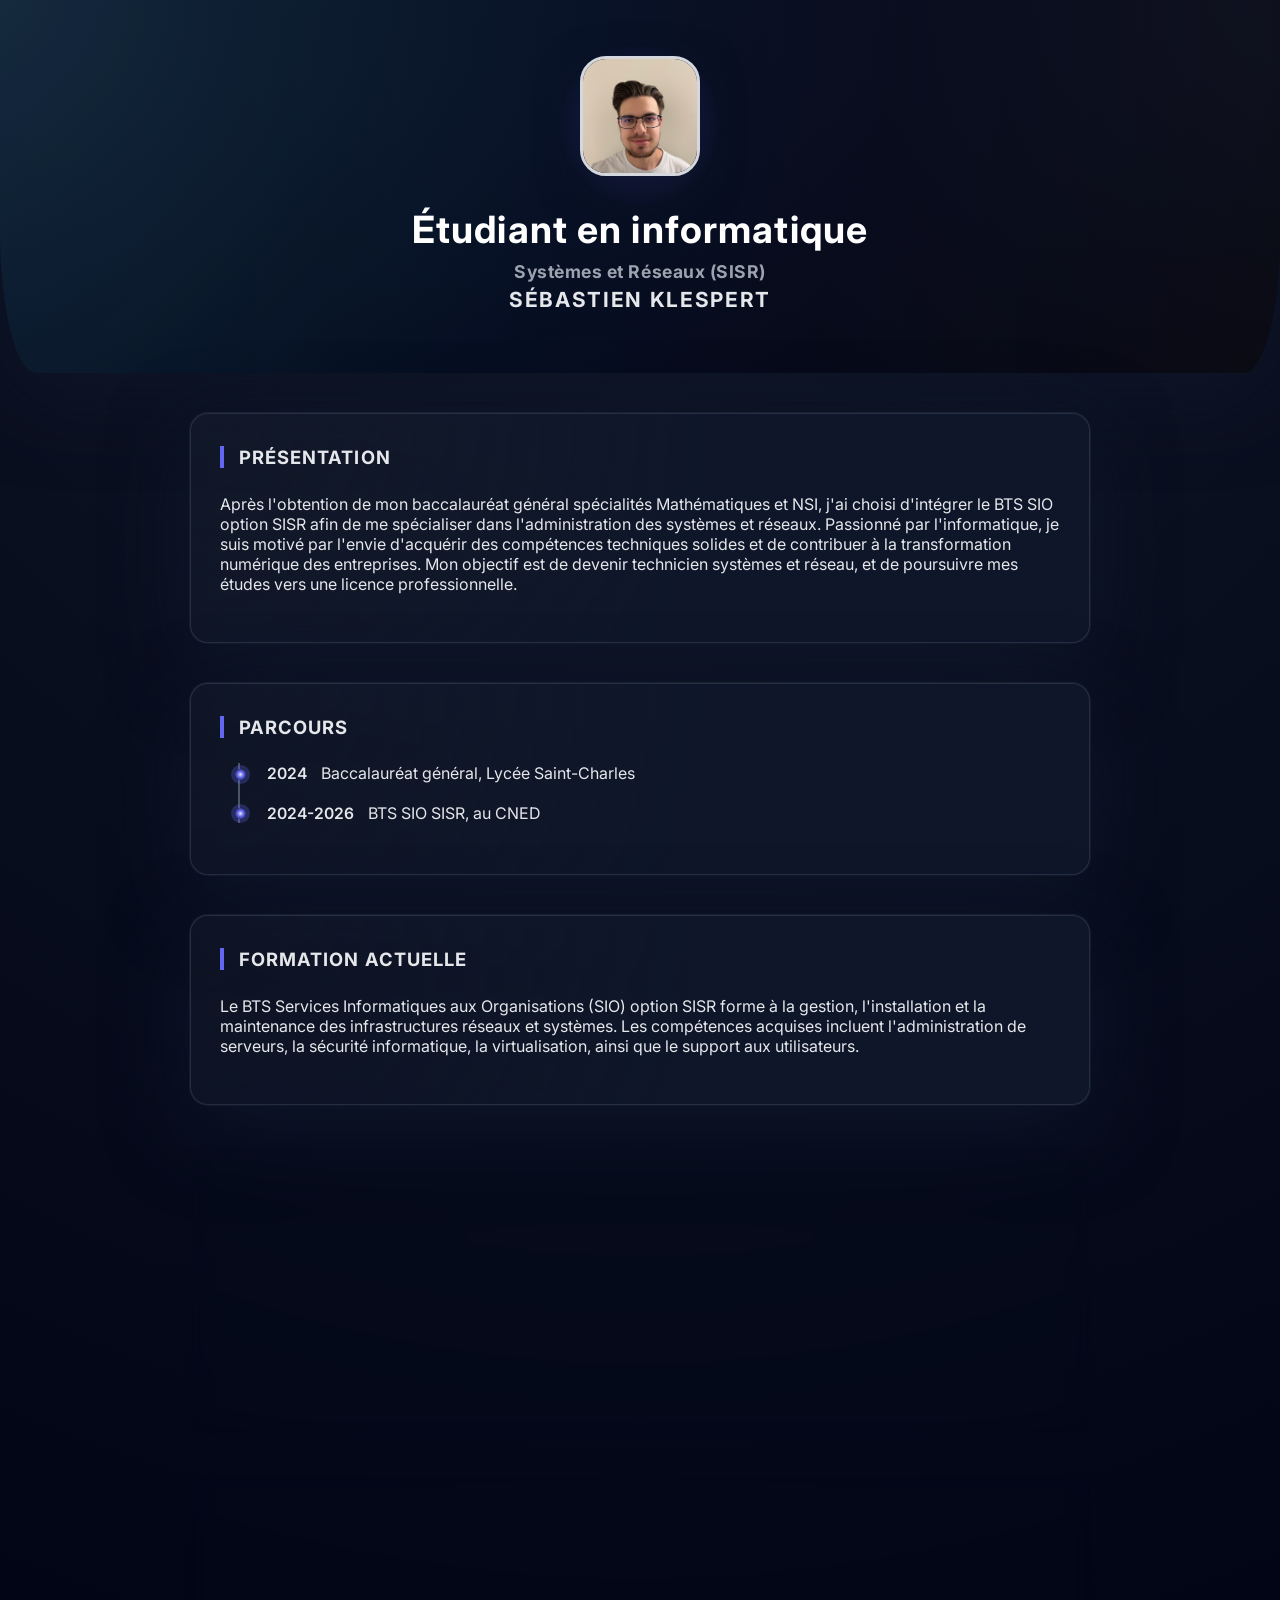
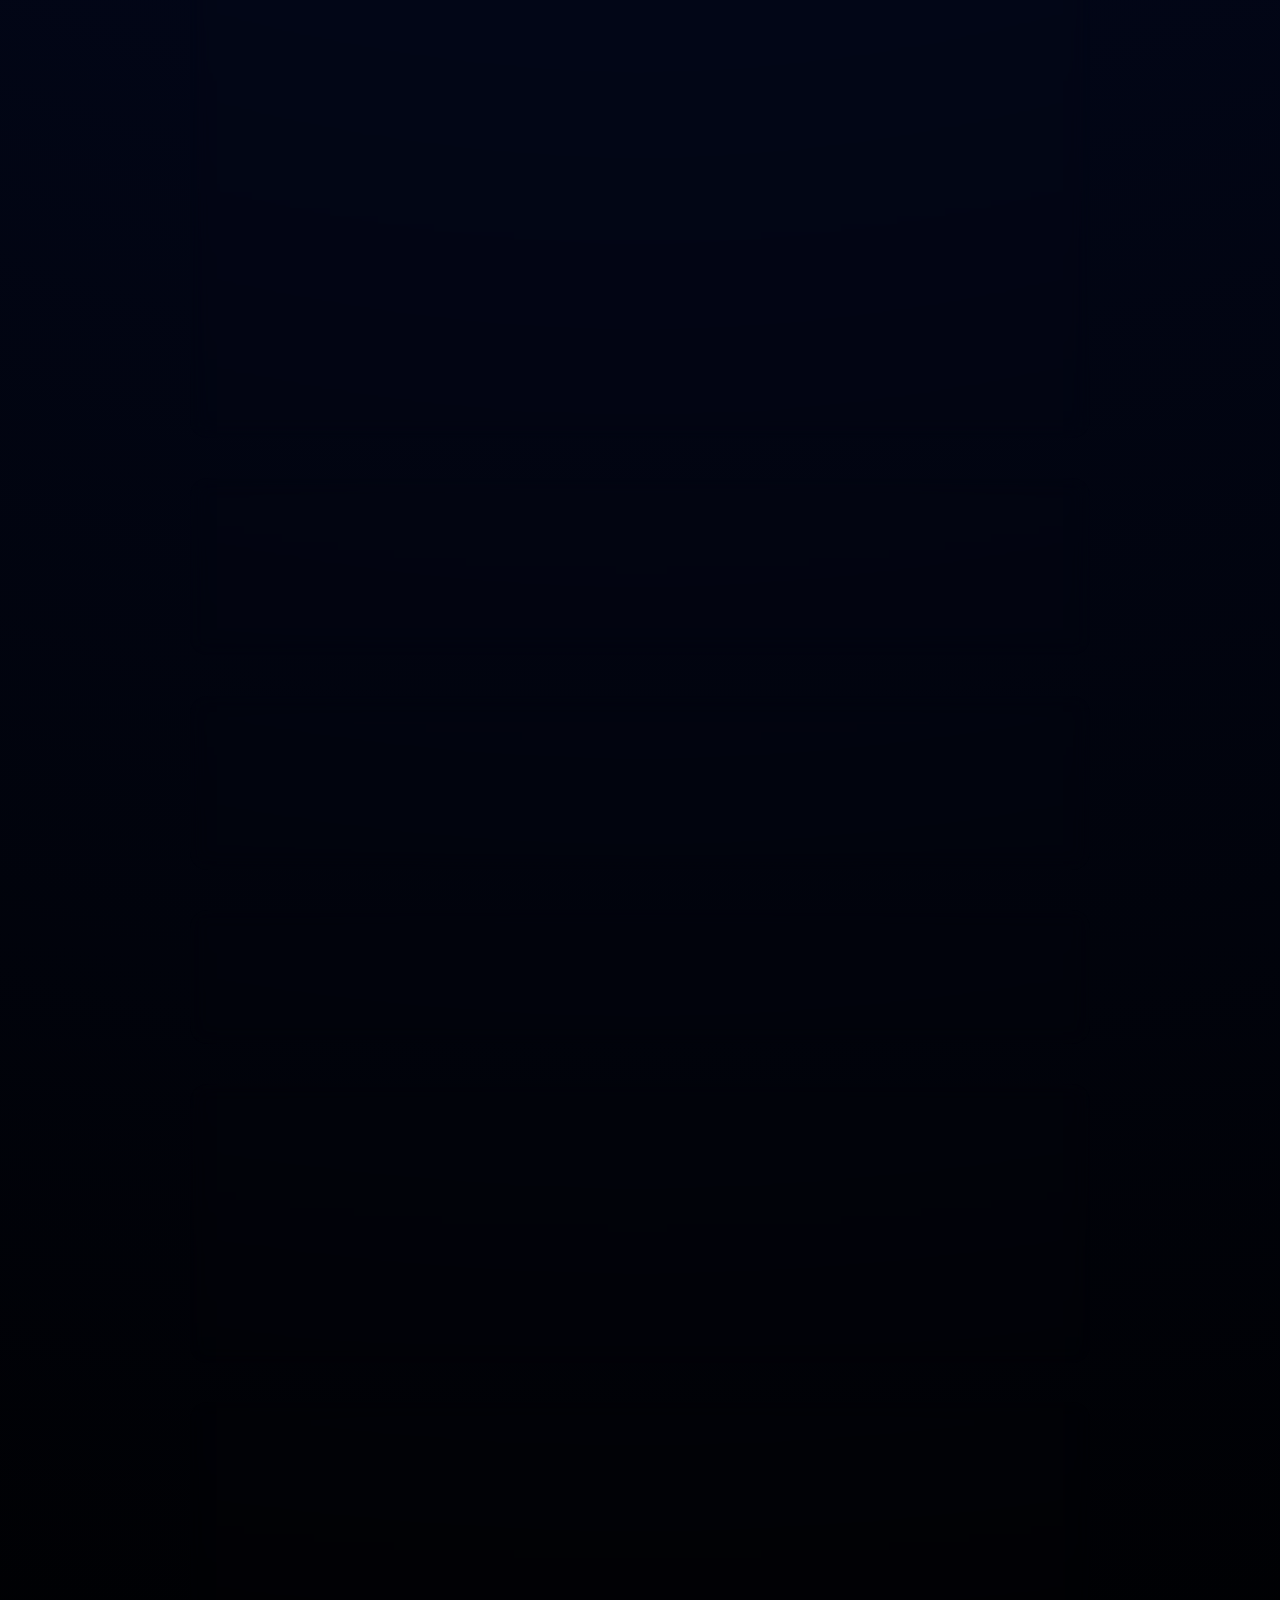
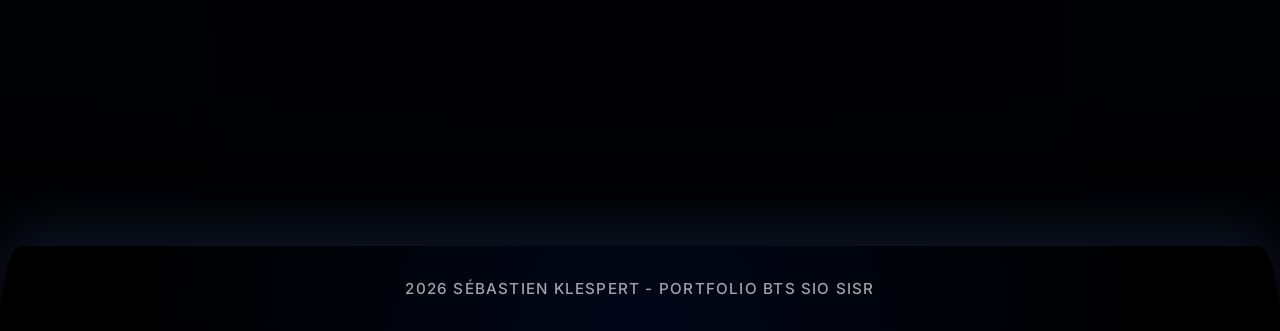
==== index.html @ e8b97b64 "Update index.html" ====
<!DOCTYPE html>
<html lang="fr">
<head>
    <meta charset="UTF-8">
    <meta name="viewport" content="width=device-width, initial-scale=1.0">
    <title>Portfolio - Étudiant SISR</title>
    <link rel="stylesheet" href="style.css">
</head>
<body>
    <!-- Entête -->
    <header>
        <img src="assets/photo.jpg" alt="Photo de profil" class="photo-profil">
        <h1>Étudiant en informatique</h1>
        <h2>Systèmes et Réseaux (SISR)</h2>
        <p class="nom">Sébastien KLESPERT</p>
    </header>

    <!-- Présentation personnelle -->
    <section>
        <h3>Présentation</h3>
        <p>
            Après l'obtention de mon baccalauréat général spécialités Mathématiques et NSI, j'ai choisi d'intégrer le BTS SIO option SISR afin de me spécialiser dans l'administration des systèmes et réseaux. Passionné par l'informatique, je suis motivé par l'envie d'acquérir des compétences techniques solides et de contribuer à la transformation numérique des entreprises. Mon objectif est de devenir technicien systèmes et réseau, et de poursuivre mes études vers une licence professionnelle.
        </p>
    </section>

    <!-- Historique du parcours -->
    <section>
        <h3>Parcours</h3>
        <div class="timeline">
            <div class="timeline-item">
                <span class="timeline-date">2024</span>
                <span>Baccalauréat général, Lycée Saint-Charles</span>
            </div>
            <div class="timeline-item">
                <span class="timeline-date">2024-2026</span>
                <span>BTS SIO SISR, au CNED</span>
            </div>
            <!-- Ajoute ici tes expériences pro si besoin -->
        </div>
    </section>

    <!-- Formation actuelle -->
    <section>
        <h3>Formation actuelle</h3>
        <p>
            Le BTS Services Informatiques aux Organisations (SIO) option SISR forme à la gestion, l'installation et la maintenance des infrastructures réseaux et systèmes. Les compétences acquises incluent l'administration de serveurs, la sécurité informatique, la virtualisation, ainsi que le support aux utilisateurs.
        </p>
    </section>

    <!-- Métiers recherchés -->
    <section>
        <h3>Métiers recherchés</h3>
        <ul>
            <li>Technicien systèmes et réseaux</li>
            <li>Administrateur systèmes</li>
            <li>Technicien support informatique</li>
        </ul>
        <p>
            Je m'intéresse particulièrement au métier <strong>de technicien systèmes et réseau</strong>, car il combine gestion technique et résolution de problèmes complexes. <br>
            <a href="https://drive.google.com/file/d/1WDDbqxFNLMNxs05x6AWESnA1yeuXv3iz/view?usp=sharing" target="_blank">Voir la carte heuristique</a>
        </p>
    </section>

    <!-- Compétences -->
<section>
    <h3>Compétences acquises</h3>
    <ul>
        <li><strong>Gestion de parc :</strong> OCS Inventory, GLPI</li>
        <li><strong>Support aux utilisateurs :</strong> gestion des tickets d’incident (GLPI)</li>
        <li><strong>Réseau :</strong> configuration de switchs/commutateurs et de routeurs Cisco en ligne de commande (CLI)</li>

        <li><strong>Système et réseau :</strong>
            <ul>
                <li>Installation et configuration de base d’OS : Windows, Debian, Ubuntu</li>
                <li>Gestion des comptes et groupes utilisateurs locaux : Windows 11, Debian, Ubuntu Desktop</li>
                <li>Gestion des comptes, groupes et GPO dans un domaine Active Directory</li>
                <li>Gestion des services d’impression et de sauvegarde : Microsoft Windows Server</li>
                <li>Installation du service Web : Apache 2 (Debian)</li>
                <li>Installation de bases de données : MariaDB (Debian)</li>
            </ul>
        </li>

        <li><strong>Outils et management d'infrastructure :</strong>
            <ul>
                <li>Intégration, configuration et management de pare-feu via FortiOS, FortiManager et FortiAnalyzer</li>
                <li>Maîtrise du logiciel HPE Intelligent Management Center pour la gestion de switchs Aruba</li>
                <li>Maîtrise du logiciel Remote Desktop Manager pour la gestion de tout type d'équipements réseau (switchs, routeurs, pare-feu)</li>
            </ul>
        </li>
    </ul>
</section>

    <!-- Projets (vignettes) -->
    <section>
        <h3>Projets</h3>
        <div class="vignettes">
            <a href="#" class="vignette">
                <div>Stage de 1ère année</div>
            </a>
            <a href="atelier1-2.html" class="vignette">
                <div>Atelier 1-2</div>
            </a>
        </div>
    </section>

    <!-- CV -->
    <section>
        <h3>CV</h3>
        <a href="assets/cv.pdf" target="_blank" class="btn">Télécharger mon CV (PDF)</a>
    </section>
    <section>
        <h3>Épreuve 5</h3>
        <a href="e5-synthese.html" class="vignette">Épreuve E5 - Synthèse</a>
    </section>
    <!-- Veille informationnelle -->
    <section>
        <h3>Veille informationnelle</h3>
        <p>
            Pour rester informé des évolutions du secteur, j'utilise des outils de veille comme Feedly et Google Alerts. Je surveille les thèmes suivants :
        </p>
        <ul>
            <li>
                <strong>Sécurité des réseaux</strong> : Suivi des actualités sur les failles, les attaques et les bonnes pratiques pour sécuriser les infrastructures. Ce sujet est essentiel pour garantir la protection des données.
            </li>
            <li>
                <strong>Virtualisation</strong> : Analyse des nouveautés sur les solutions de virtualisation (VMware, Hyper-V, Proxmox) afin d’optimiser la gestion des serveurs et des ressources.
            </li>
        </ul>
    </section>

    <!-- Contact -->
    <section>
        <h3>Contact</h3>
        <form action="sebastien.klespert@gmail.com" method="POST" enctype="text/plain">
            <input type="text" name="name" placeholder="Votre nom" required>
            <input type="email" name="email" placeholder="Votre email" required>
            <textarea name="message" placeholder="Votre message" required></textarea>
            <button type="submit">Envoyer</button>
        </form>
    </section>

    <footer>
        <p>2026 Sébastien KLESPERT - Portfolio BTS SIO SISR</p>
    </footer>
</body>
</html>
---- style.css ----
@import url('https://fonts.googleapis.com/css2?family=Inter:wght@400;600;700&display=swap');

:root {
    --bg: #050816;
    --bg-soft: #0f172a;
    --card: #0b1220;
    --accent: #6366f1;
    --accent-soft: rgba(99,102,241,0.16);
    --accent-strong: rgba(99,102,241,0.45);
    --text-main: #e5e7eb;
    --text-muted: #9ca3af;
    --border-subtle: #1f2937;
}

* {
    box-sizing: border-box;
}

body {
    font-family: 'Inter', Arial, sans-serif;
    margin: 0;
    padding: 0;
    background: radial-gradient(circle at top, #111827 0, #020617 45%, #000 100%);
    color: var(--text-main);
    min-height: 100vh;
}

/* HEADER HERO */

header {
    background: radial-gradient(circle at top left, #111827 0, #020617 45%, #000 100%);
    color: #fff;
    text-align: center;
    padding: 3.5rem 1rem 2.5rem 1rem;
    border-bottom-left-radius: 36px 11vw;
    border-bottom-right-radius: 36px 11vw;
    box-shadow: 0 24px 80px rgba(15,23,42,0.65);
    position: relative;
    overflow: hidden;
}

/* légère texture “glow” dans le header */
header::before {
    content: "";
    position: absolute;
    inset: -40%;
    background:
        radial-gradient(circle at 10% 0, rgba(56,189,248,0.22) 0, transparent 55%),
        radial-gradient(circle at 80% 20%, rgba(129,140,248,0.18) 0, transparent 55%);
    opacity: 0.7;
    pointer-events: none;
}

/* gradient derrière la photo */
header::after {
    content: "";
    position: absolute;
    width: 180px;
    height: 180px;
    top: 2.2rem;
    left: 50%;
    transform: translateX(-50%);
    background: radial-gradient(circle, rgba(79,70,229,0.35) 0, transparent 65%);
    filter: blur(2px);
    z-index: 0;
}

.photo-profil {
    width: 120px;
    height: 120px;
    border-radius: 26px;
    border: 3px solid rgba(248,250,252,0.85);
    margin-bottom: 1.1rem;
    object-fit: cover;
    box-shadow: 0 14px 40px rgba(15,23,42,0.65);
    position: relative;
    z-index: 1;
}

/* petit badge “status” */
.photo-profil::after {
    content: "";
}

/* nom + sous-titre */

.nom {
    font-size: 1.3rem;
    margin-top: 0.3rem;
    font-weight: 700;
    letter-spacing: 0.08em;
    text-transform: uppercase;
    color: #e5e7eb;
    position: relative;
    z-index: 1;
}

h1, h2 {
    margin: 0.25em 0;
    font-weight: 700;
    letter-spacing: 0.03em;
    position: relative;
    z-index: 1;
}

h1 {
    font-size: 2.35rem;
}

h2 {
    font-size: 1.1rem;
    color: #9ca3af;
}

/* SECTION CARDS */

section {
    max-width: 900px;
    margin: 2.5rem auto;
    background: radial-gradient(circle at top left, rgba(148,163,184,0.05) 0, rgba(15,23,42,0.95) 55%);
    border-radius: 18px;
    padding: 2rem 1.8rem;
    box-shadow:
        0 24px 80px rgba(15,23,42,0.85),
        0 0 0 1px rgba(148,163,184,0.12);
    position: relative;
    z-index: 1;
    transition: transform 0.25s ease, box-shadow 0.25s ease, border 0.25s ease;
    border: 1px solid rgba(148,163,184,0.18);
    backdrop-filter: blur(10px);
}

section::before {
    content: "";
    position: absolute;
    inset: -1px;
    border-radius: inherit;
    padding: 1px;
    background: linear-gradient(135deg, rgba(129,140,248,0.4), rgba(56,189,248,0.1));
    opacity: 0;
    transition: opacity 0.25s ease;
    z-index: -1;
}

section:hover {
    transform: translateY(-4px);
    box-shadow:
        0 32px 100px rgba(15,23,42,0.95),
        0 0 0 1px rgba(129,140,248,0.3);
}

section:hover::before {
    opacity: 1;
}

h3 {
    color: #e5e7eb;
    margin-top: 0;
    font-size: 1.15rem;
    border-left: 4px solid var(--accent);
    padding-left: 0.8em;
    margin-bottom: 1.4em;
    letter-spacing: 0.06em;
    text-transform: uppercase;
}

/* TIMELINE */

.timeline {
    border-left: 2px solid rgba(148,163,184,0.45);
    margin-left: 18px;
    padding-left: 18px;
    position: relative;
}

.timeline-item {
    margin-bottom: 1.2rem;
    position: relative;
    padding-left: 0.6rem;
}

.timeline-item::before {
    content: "";
    position: absolute;
    left: -23px;
    top: 0.35rem;
    width: 11px;
    height: 11px;
    border-radius: 999px;
    background: radial-gradient(circle, #e5e7eb 0, var(--accent) 40%, #020617 100%);
    box-shadow: 0 0 0 4px rgba(99,102,241,0.28);
}

.timeline-date {
    font-weight: 600;
    color: #e5e7eb;
    margin-right: 10px;
    font-size: 0.98em;
}

.timeline-item p {
    margin: 0.25rem 0 0.15rem 0;
    color: var(--text-muted);
}

/* LISTES */

ul {
    padding-left: 1.1em;
    margin: 0.4rem 0 0 0;
}

ul li {
    margin-bottom: 0.4em;
    line-height: 1.5;
    color: var(--text-muted);
}

/* VIGNETTES / PROJETS */

.vignettes {
    display: flex;
    gap: 1.1rem;
    flex-wrap: wrap;
}

.vignette {
    background: radial-gradient(circle at top left, rgba(15,23,42,0.85) 0, rgba(15,23,42,1) 65%);
    border-radius: 14px;
    padding: 1.3rem 1.2rem;
    text-align: left;
    flex: 1 1 180px;
    font-weight: 600;
    color: #e5e7eb;
    text-decoration: none;
    box-shadow: 0 16px 45px rgba(15,23,42,0.8);
    font-size: 1.02rem;
    transition: transform 0.2s ease, box-shadow 0.2s ease, background 0.2s ease, border 0.2s ease;
    position: relative;
    border: 1px solid rgba(148,163,184,0.25);
    overflow: hidden;
}

/* petit gradient en haut de la vignette */
.vignette::before {
    content: "";
    position: absolute;
    inset: 0;
    background: linear-gradient(135deg, rgba(99,102,241,0.18), transparent 55%);
    opacity: 0.55;
    pointer-events: none;
}

.vignette:hover {
    background: radial-gradient(circle at top left, rgba(30,64,175,0.9) 0, rgba(15,23,42,1) 65%);
    box-shadow: 0 24px 70px rgba(15,23,42,0.95);
    transform: translateY(-4px) scale(1.01);
    border-color: rgba(129,140,248,0.9);
    color: #f9fafb;
}

/* BOUTONS */

.btn,
button[type="submit"] {
    display: inline-flex;
    align-items: center;
    justify-content: center;
    gap: 0.35rem;
    background: linear-gradient(135deg, #4f46e5, #6366f1);
    color: #f9fafb;
    padding: 0.75rem 1.8rem;
    border-radius: 999px;
    text-decoration: none;
    margin-top: 1.1rem;
    font-weight: 600;
    font-size: 0.98rem;
    letter-spacing: 0.08em;
    box-shadow:
        0 16px 40px rgba(79,70,229,0.45),
        0 0 0 1px rgba(191,219,254,0.2);
    border: none;
    transition: transform 0.18s ease, box-shadow 0.18s ease, filter 0.18s ease;
    cursor: pointer;
    text-transform: uppercase;
}

.btn:hover,
button[type="submit"]:hover {
    transform: translateY(-1px) scale(1.02);
    box-shadow:
        0 22px 55px rgba(79,70,229,0.75),
        0 0 0 1px rgba(191,219,254,0.6);
    filter: brightness(1.05);
}

/* FORMULAIRE */

form {
    display: flex;
    flex-direction: column;
    gap: 1rem;
    margin-top: 1.2rem;
}

input,
textarea {
    padding: 0.7rem 0.85rem;
    border: 1px solid var(--border-subtle);
    border-radius: 10px;
    font-size: 0.98rem;
    background: rgba(15,23,42,0.85);
    color: var(--text-main);
    transition: border-color 0.18s ease, box-shadow 0.18s ease, background 0.18s ease, transform 0.18s ease;
    outline: none;
}

input::placeholder,
textarea::placeholder {
    color: #6b7280;
}

input:focus,
textarea:focus {
    border-color: var(--accent);
    background: #020617;
    box-shadow:
        0 0 0 1px rgba(129,140,248,0.6),
        0 18px 40px rgba(15,23,42,0.95);
    transform: translateY(-1px);
}

textarea {
    min-height: 90px;
    resize: vertical;
}

/* FOOTER */

footer {
    text-align: center;
    padding: 1.1rem;
    background: radial-gradient(circle at bottom, #020617 0, #000 80%);
    color: #9ca3af;
    margin-top: 3rem;
    font-weight: 500;
    border-top-left-radius: 36px 11vw;
    border-top-right-radius: 36px 11vw;
    box-shadow: 0 -18px 60px rgba(15,23,42,0.9);
    letter-spacing: 0.08em;
    font-size: 0.95rem;
    text-transform: uppercase;
}

/* RESPONSIVE */

@media (max-width: 700px) {
    header {
        padding: 2.4rem 0.8rem 1.8rem 0.8rem;
    }

    h1 {
        font-size: 1.9rem;
    }

    .nom {
        font-size: 1.05rem;
    }

    section {
        margin: 1.5rem 0.8rem;
        padding: 1.3rem 1rem;
        border-radius: 16px;
    }

    .vignettes {
        flex-direction: column;
        gap: 0.85rem;
    }
}
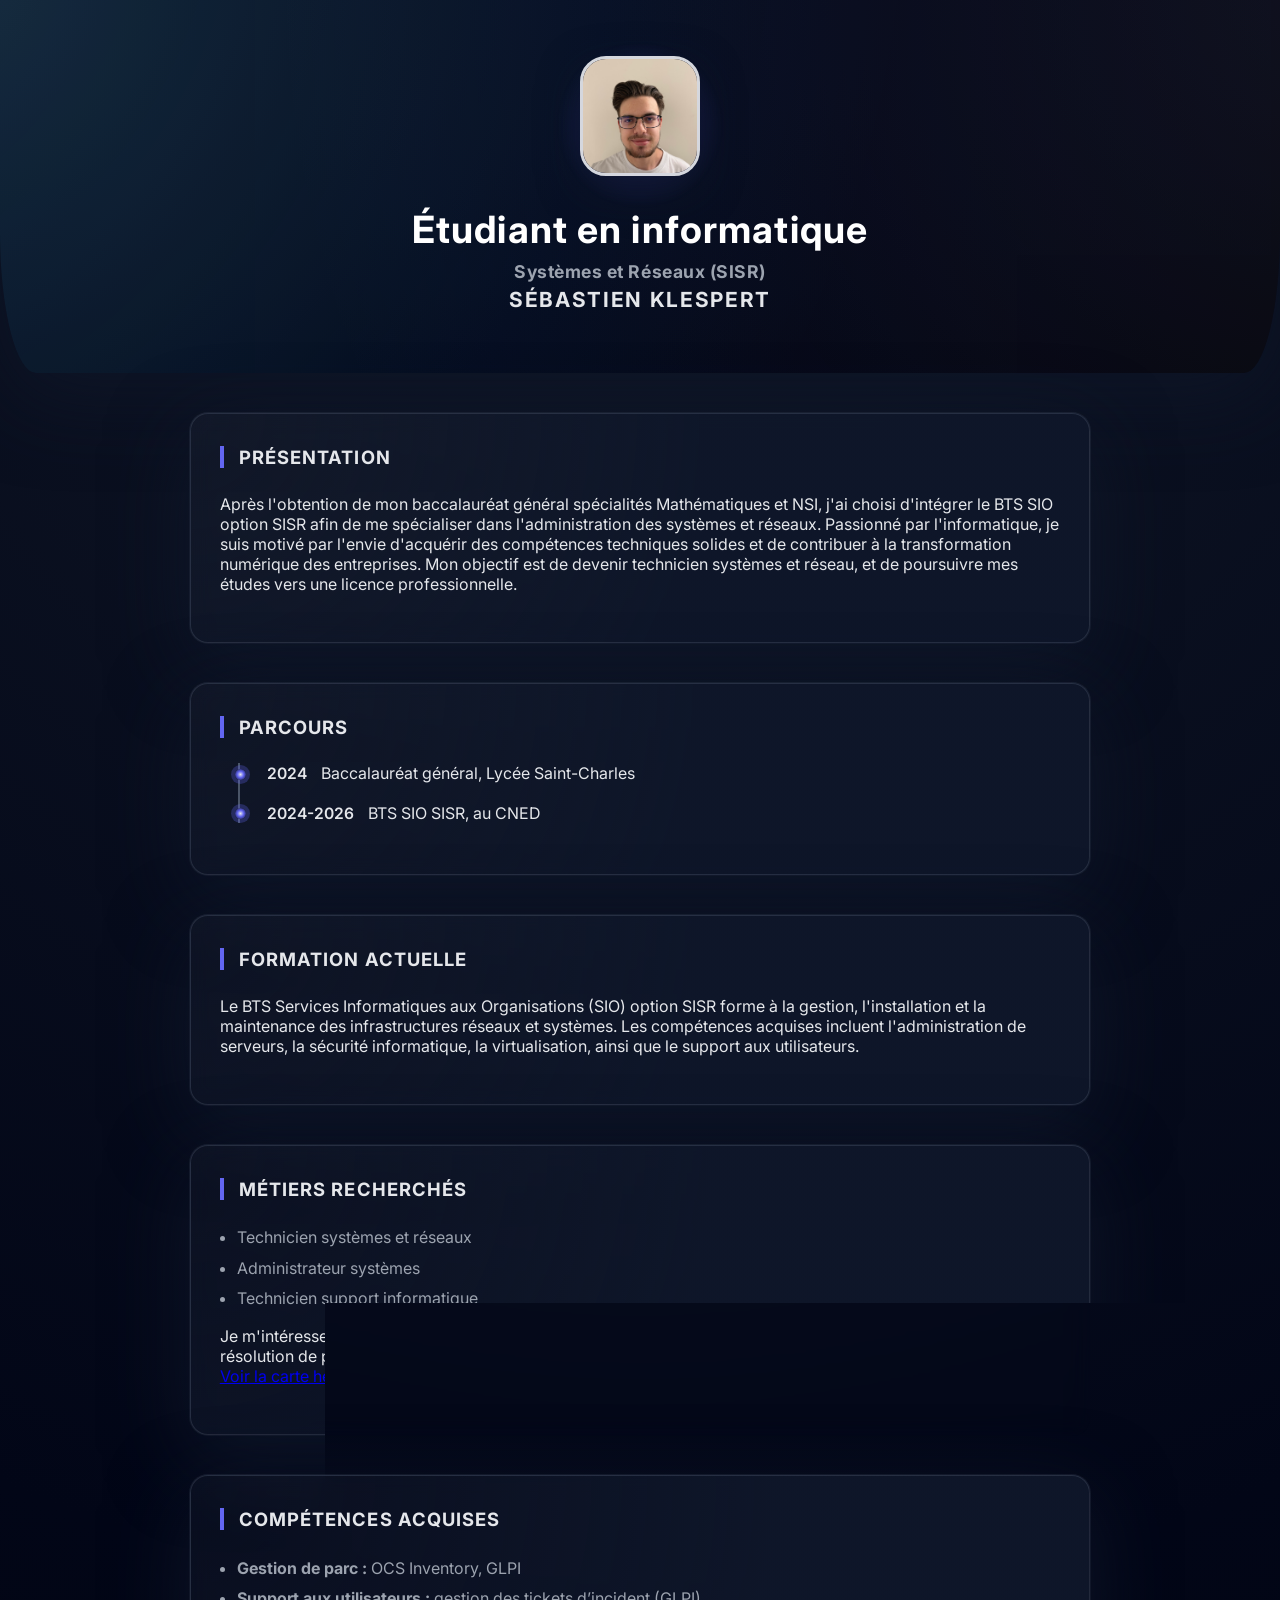
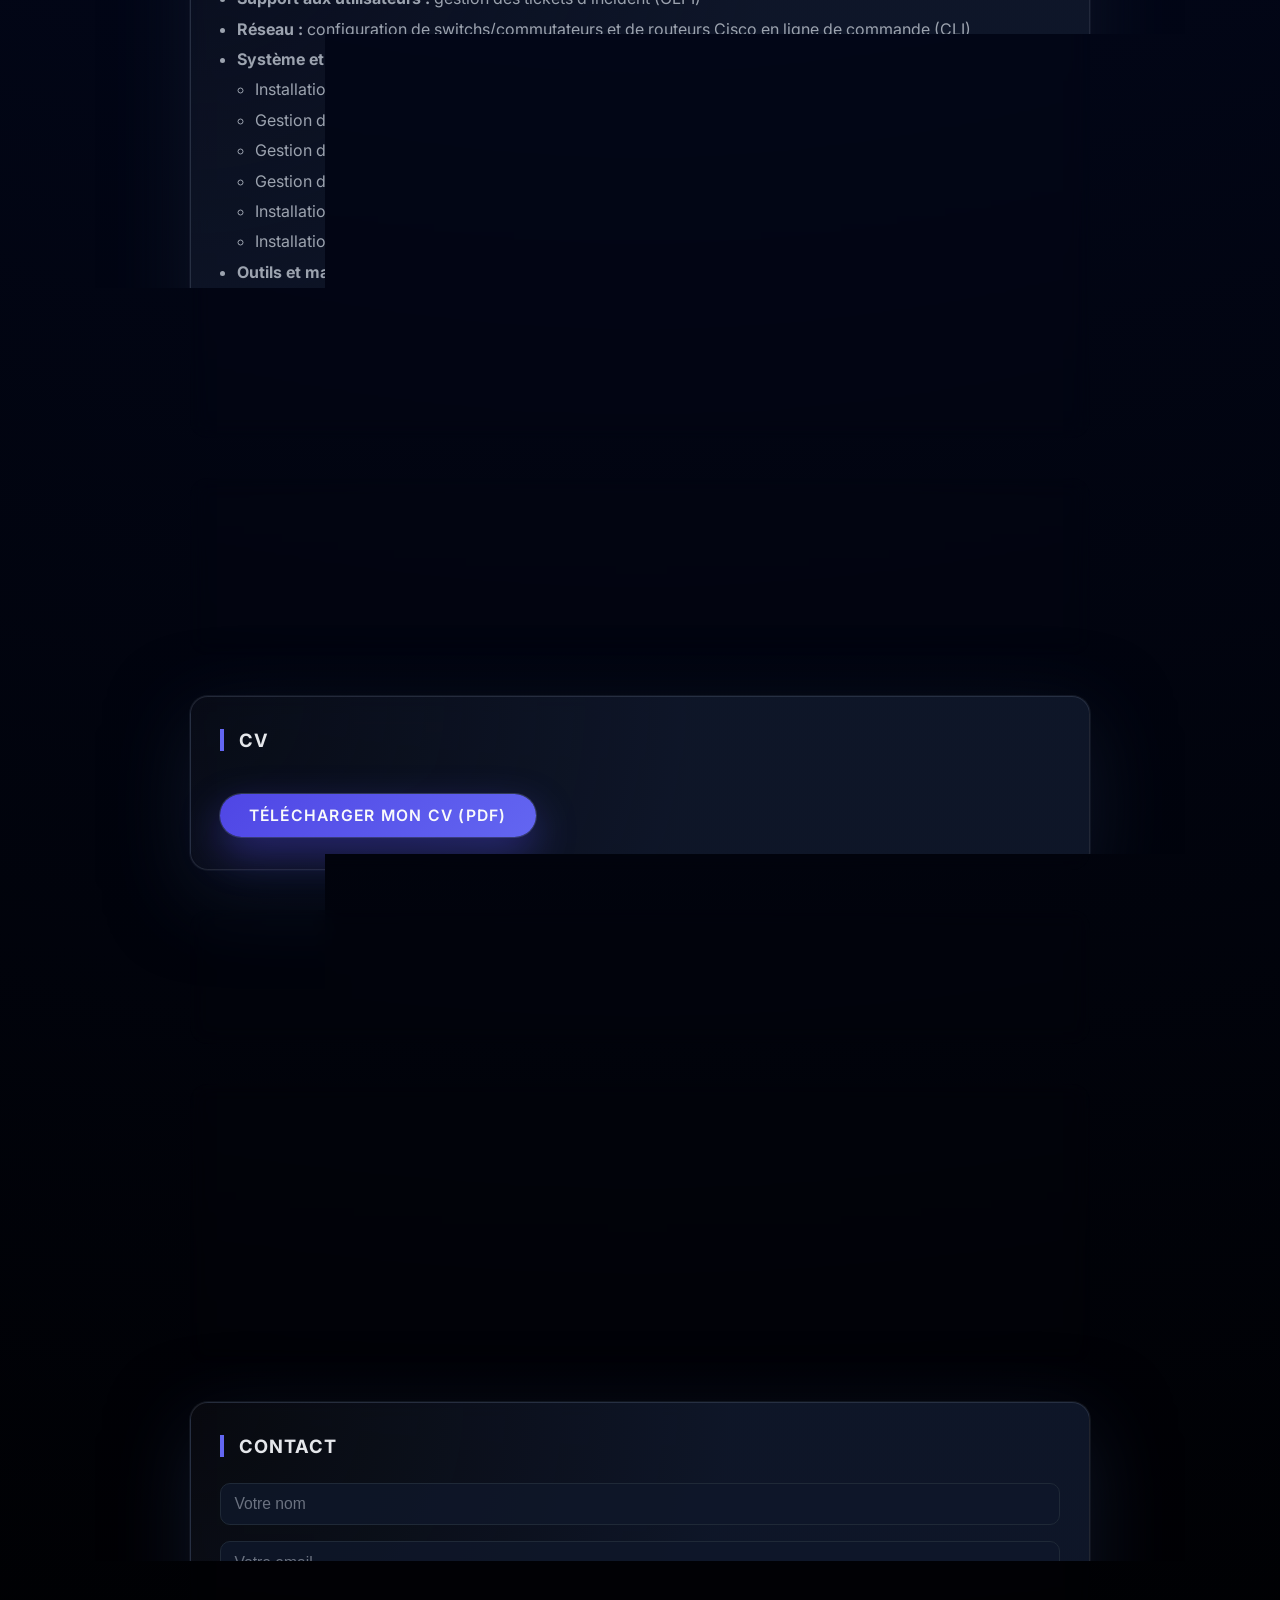
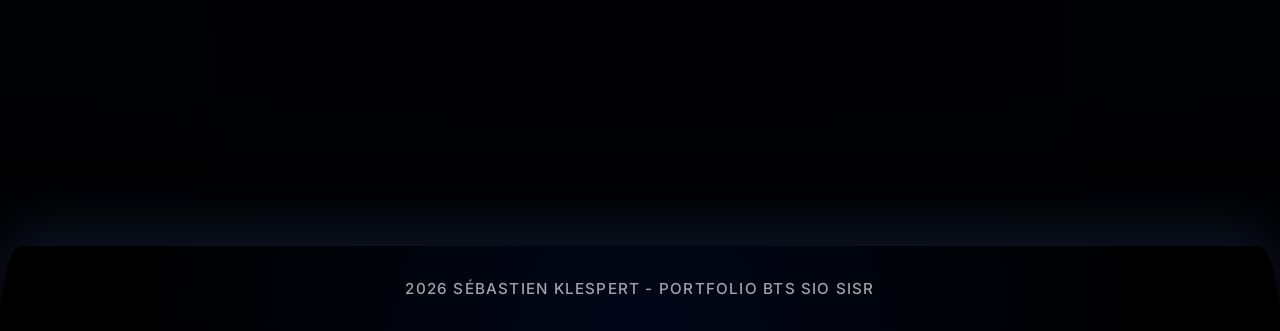
==== commit a467790f: "Update index.html" ====
--- a/index.html
+++ b/index.html
@@ -94,8 +94,8 @@
     <section>
         <h3>Projets</h3>
         <div class="vignettes">
-            <a href="#" class="vignette">
-                <div>Stage de 1ère année</div>
+            <a href="stage1.html" class="vignette">
+                <div>Projet de stage</div>
             </a>
             <a href="atelier1-2.html" class="vignette">
                 <div>Atelier 1-2</div>
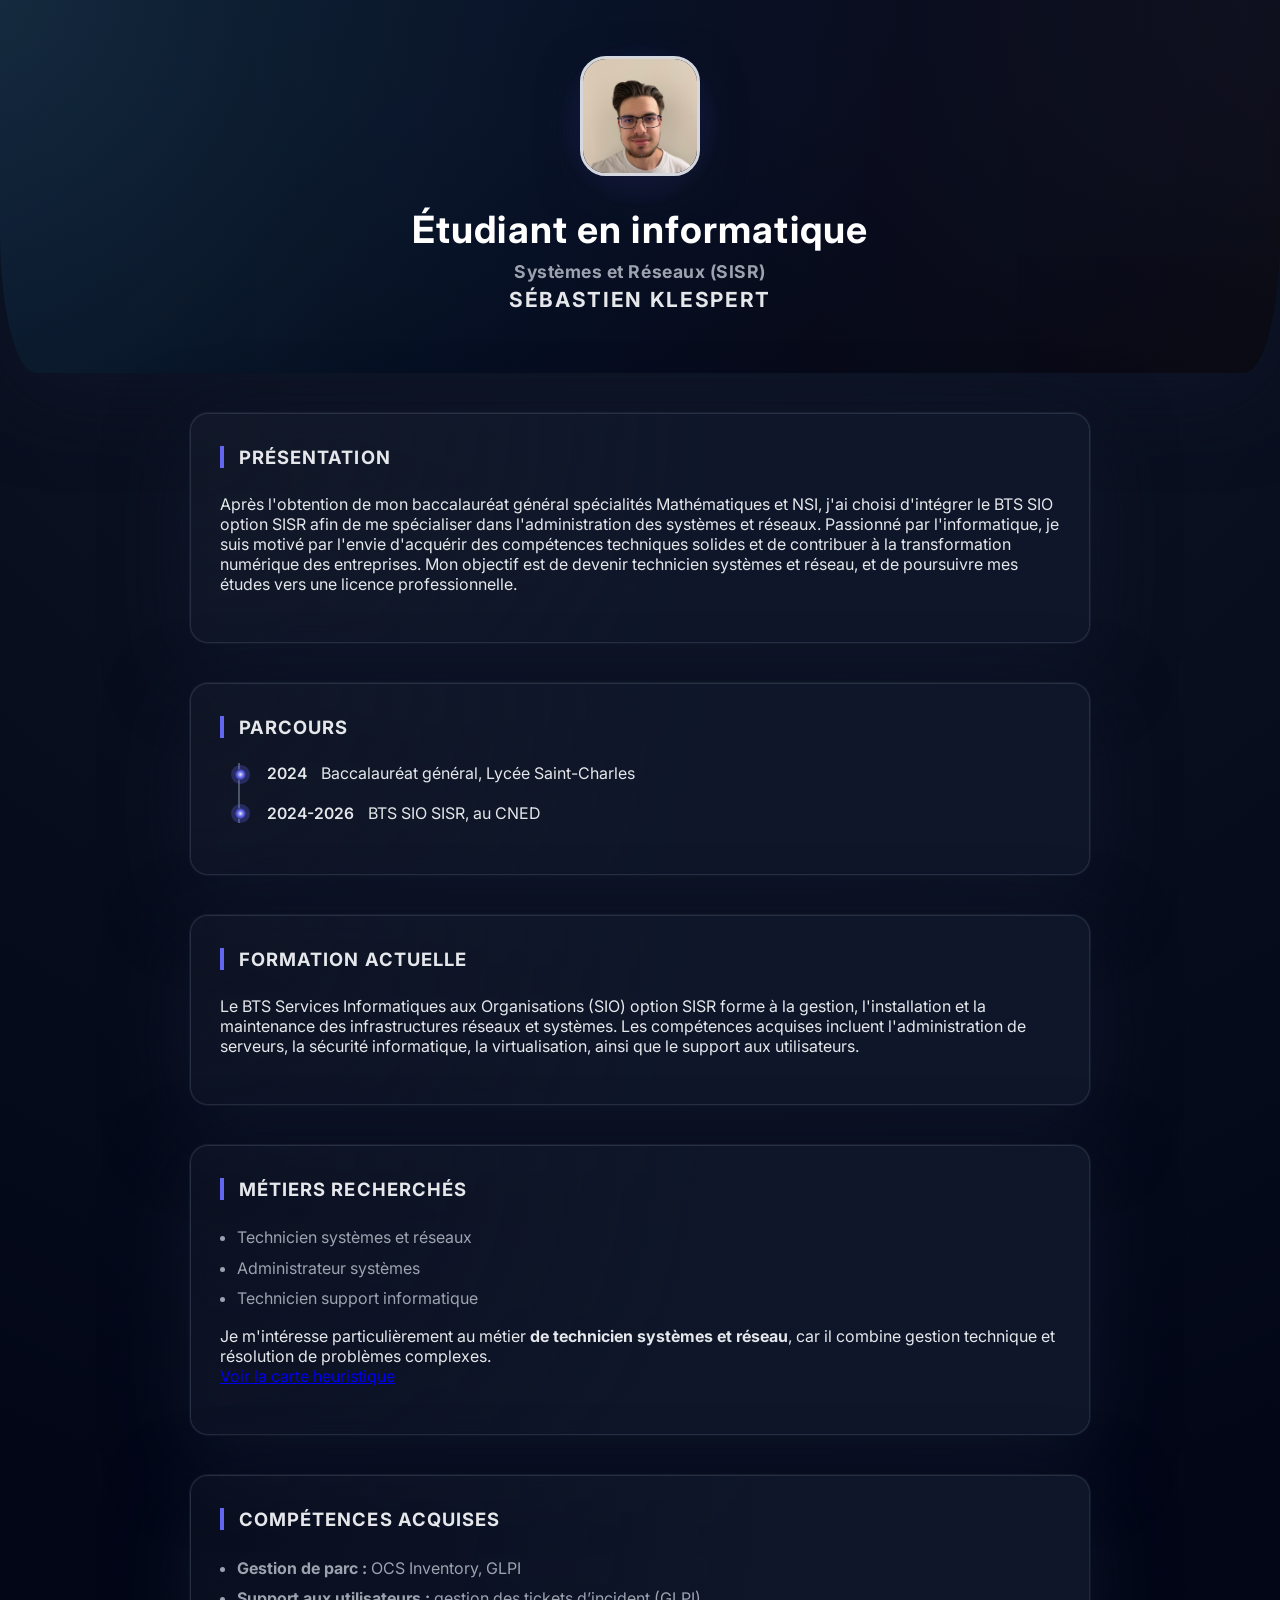
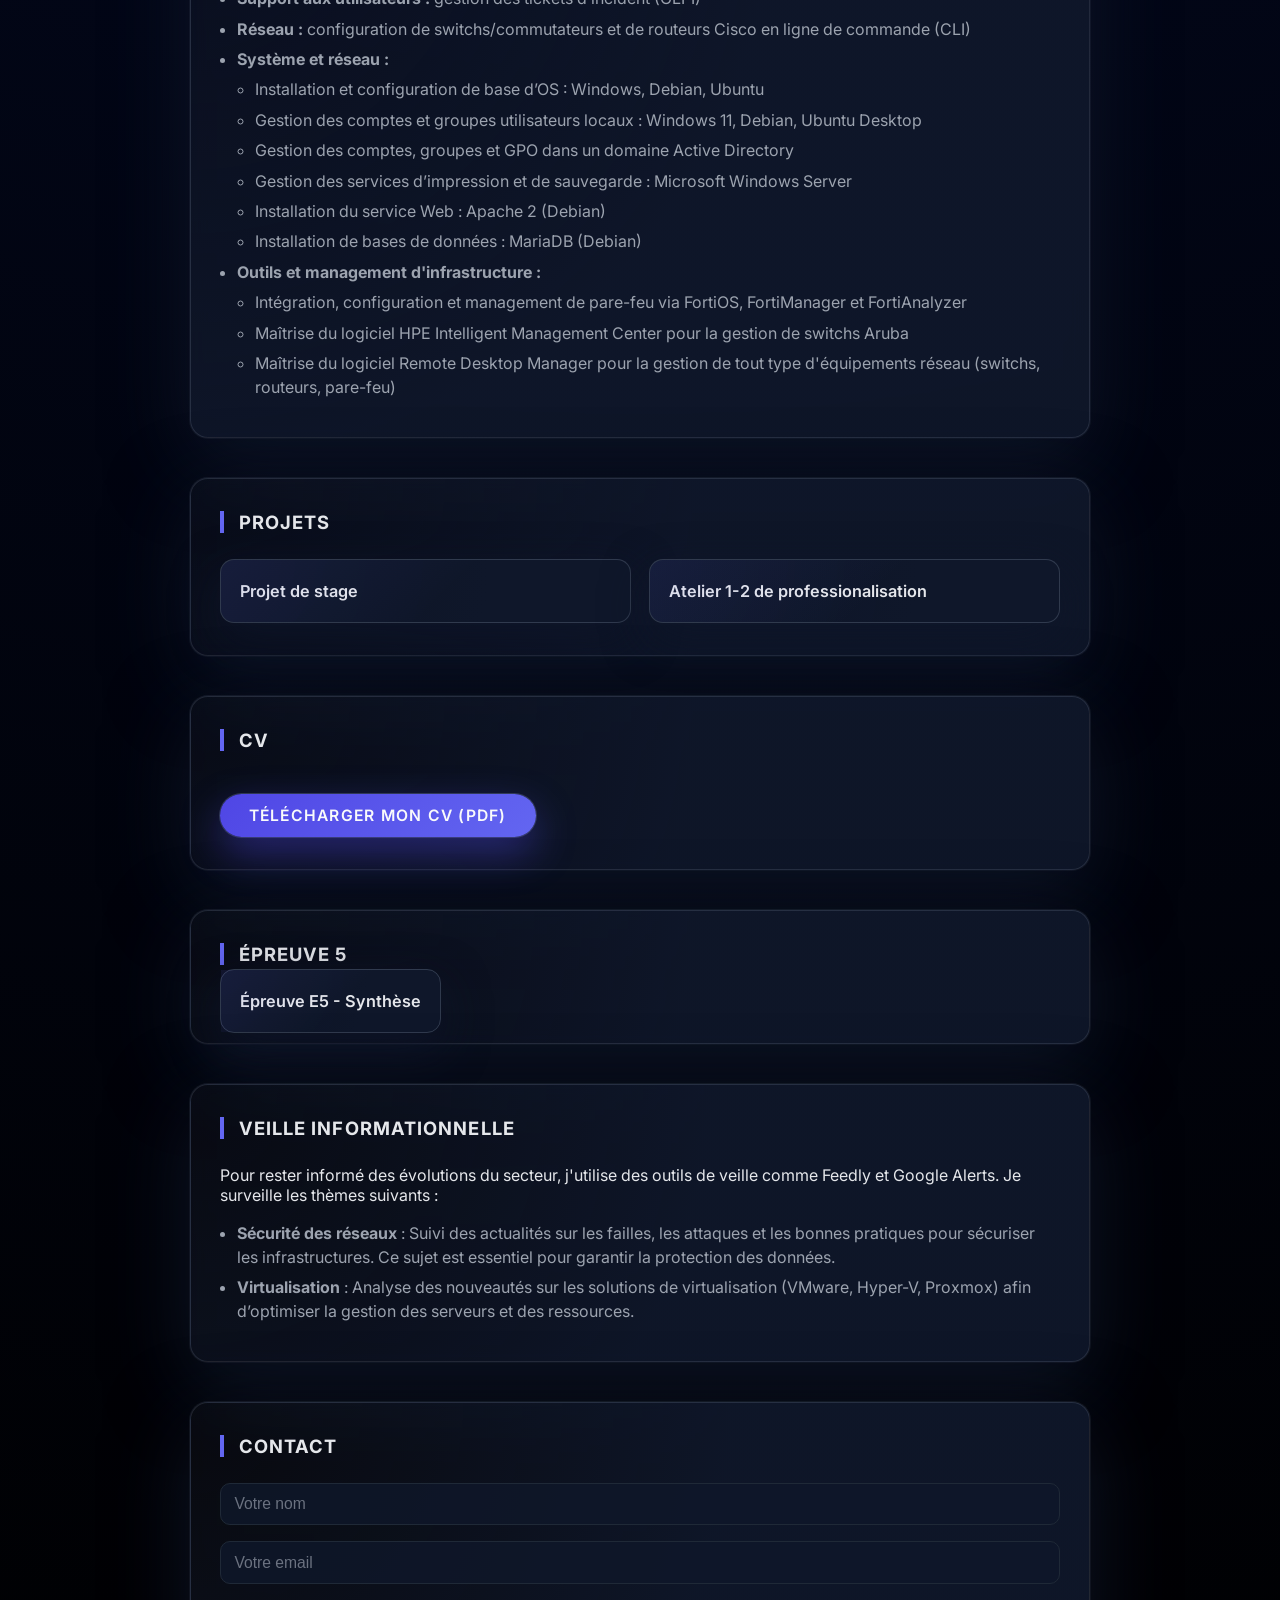
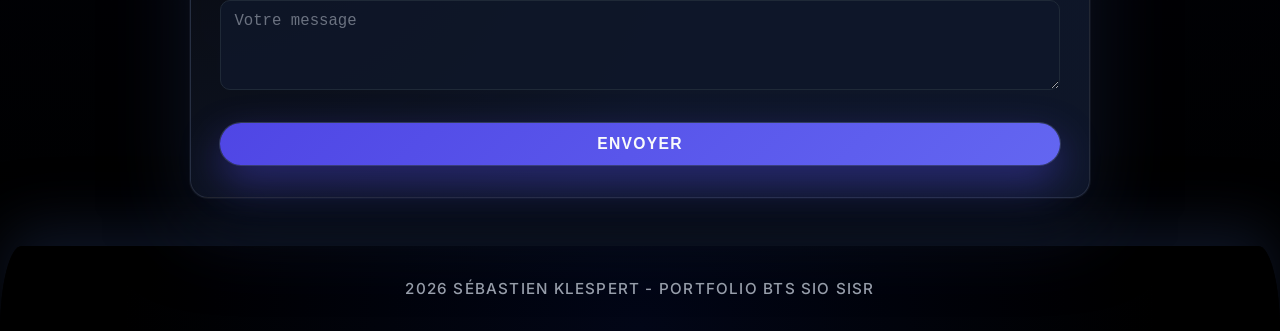
==== commit 06bd1048: "Update index.html" ====
--- a/index.html
+++ b/index.html
@@ -98,7 +98,7 @@
                 <div>Projet de stage</div>
             </a>
             <a href="atelier1-2.html" class="vignette">
-                <div>Atelier 1-2</div>
+                <div>Atelier 1-2 de professionalisation</div>
             </a>
         </div>
     </section>
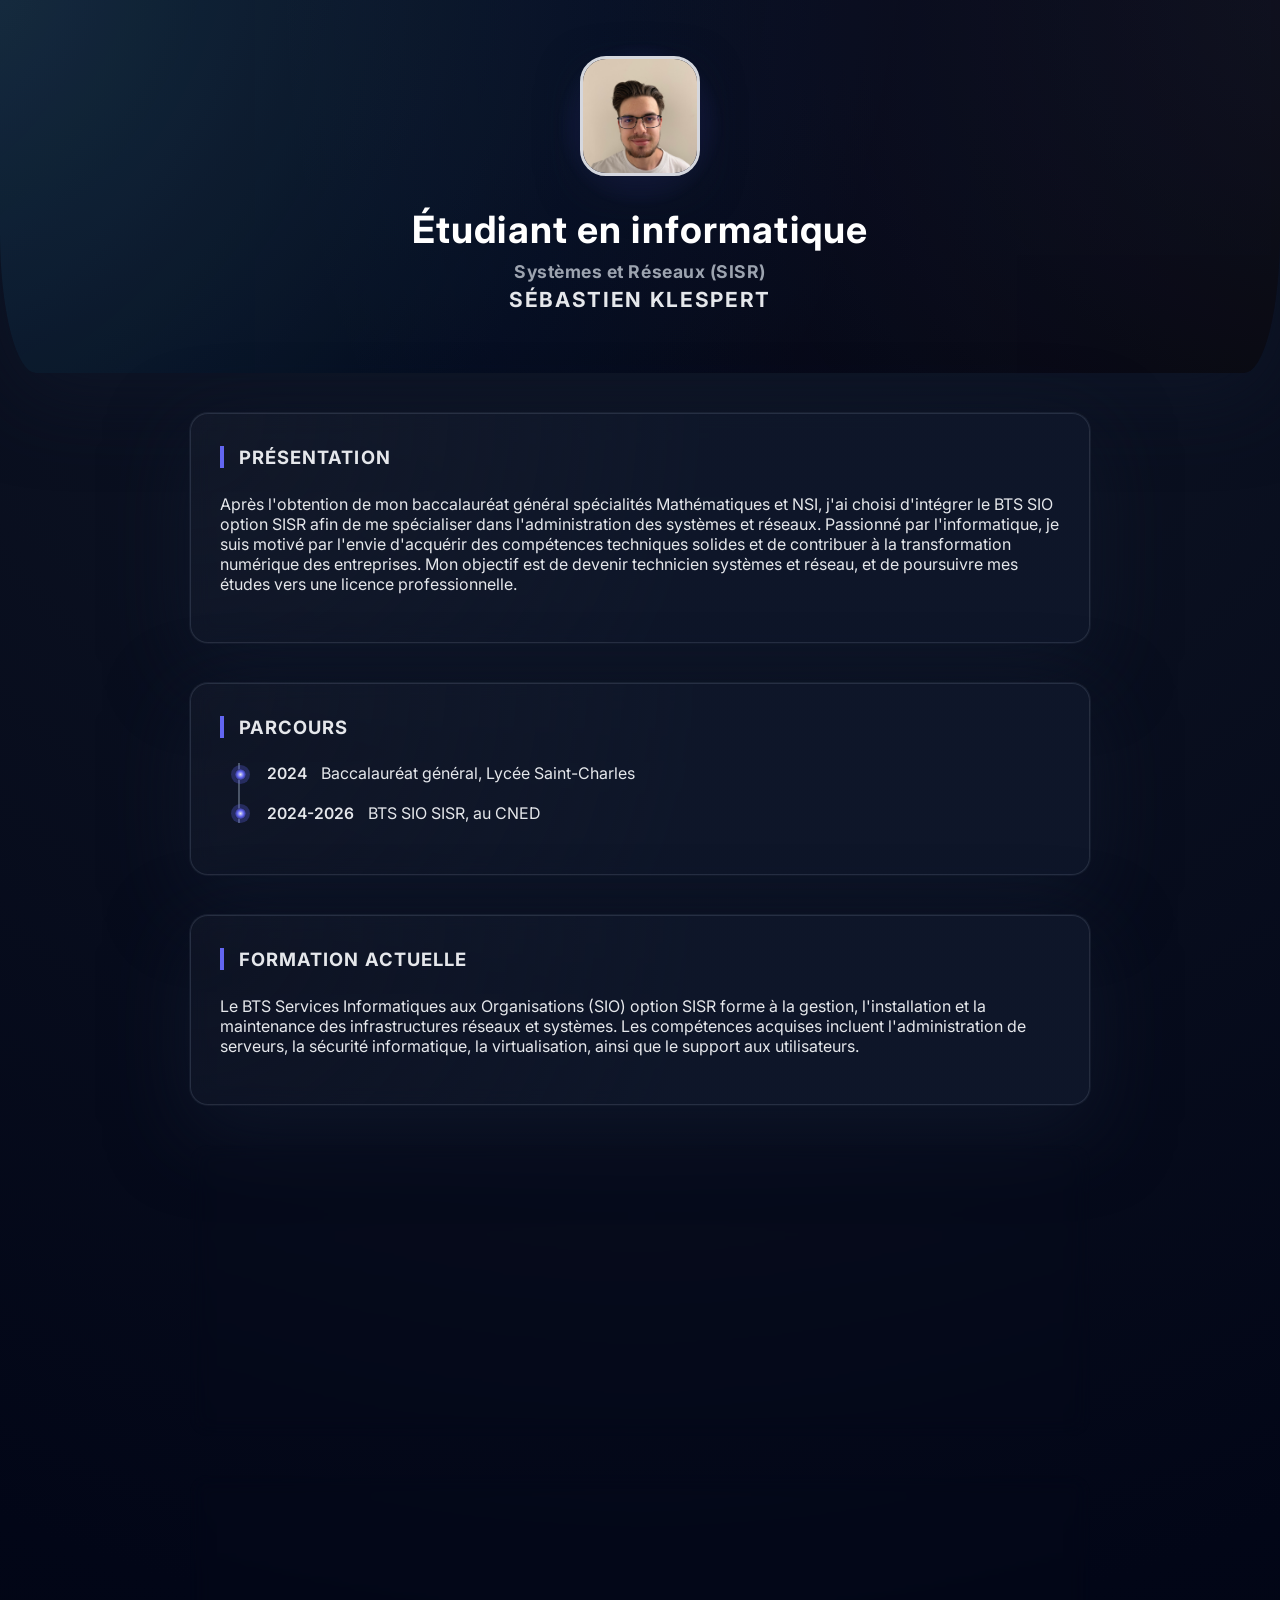
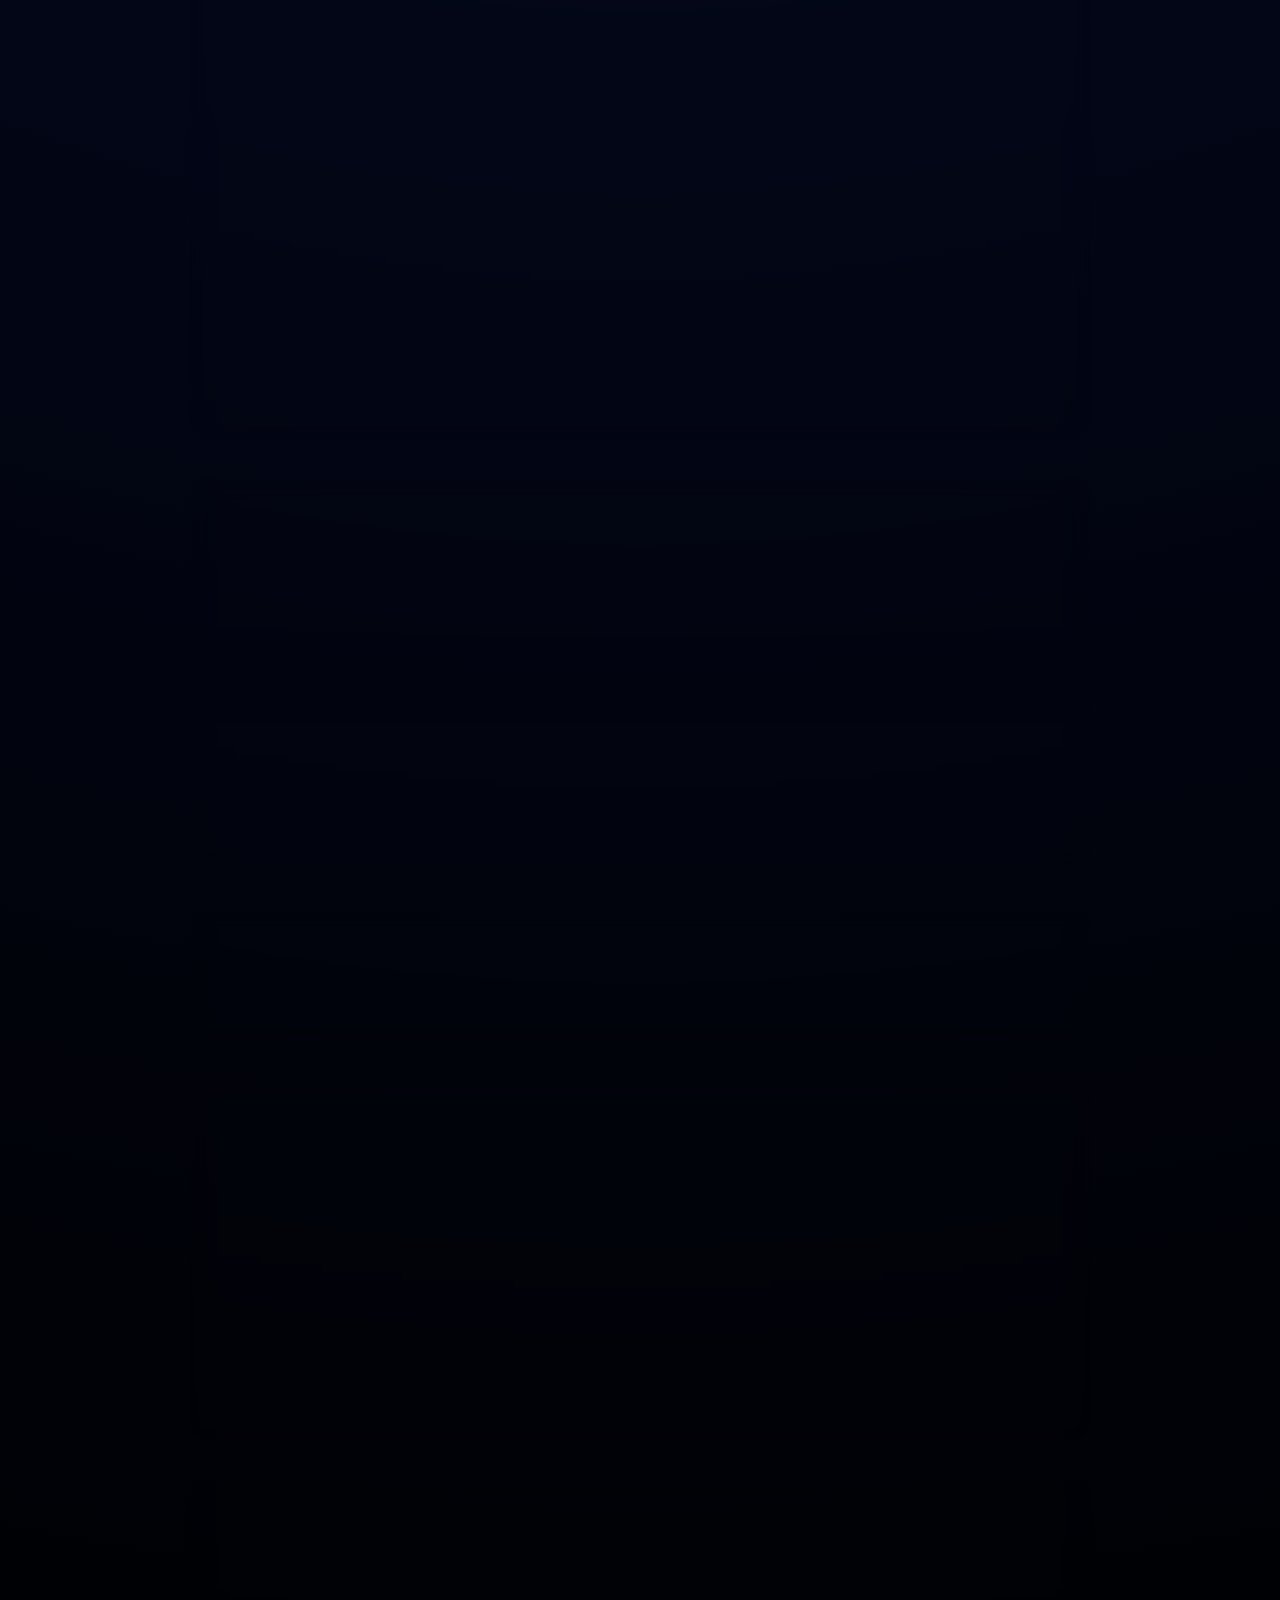
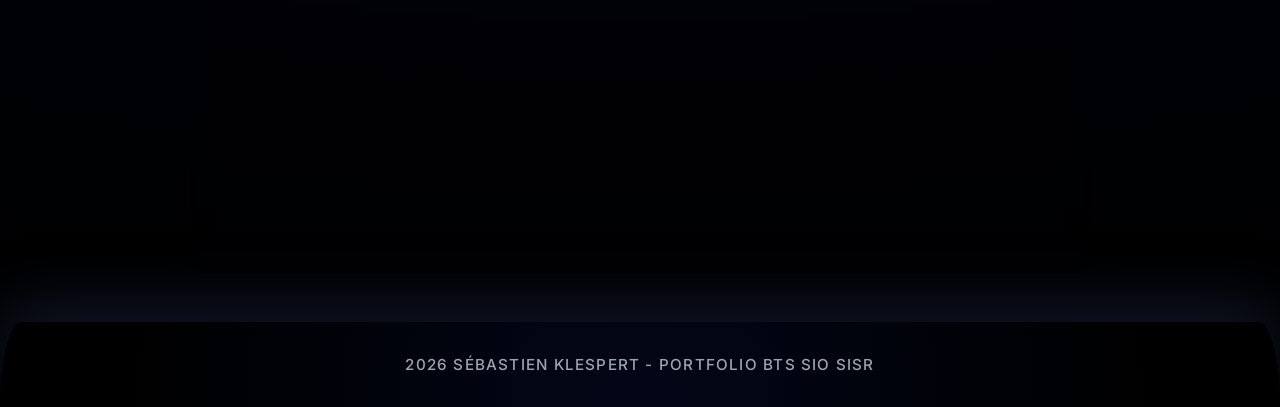
==== commit a6d13a96: "Update index.html" ====
--- a/index.html
+++ b/index.html
@@ -113,20 +113,29 @@
         <a href="e5-synthese.html" class="vignette">Épreuve E5 - Synthèse</a>
     </section>
     <!-- Veille informationnelle -->
-    <section>
-        <h3>Veille informationnelle</h3>
-        <p>
-            Pour rester informé des évolutions du secteur, j'utilise des outils de veille comme Feedly et Google Alerts. Je surveille les thèmes suivants :
-        </p>
-        <ul>
-            <li>
-                <strong>Sécurité des réseaux</strong> : Suivi des actualités sur les failles, les attaques et les bonnes pratiques pour sécuriser les infrastructures. Ce sujet est essentiel pour garantir la protection des données.
-            </li>
-            <li>
-                <strong>Virtualisation</strong> : Analyse des nouveautés sur les solutions de virtualisation (VMware, Hyper-V, Proxmox) afin d’optimiser la gestion des serveurs et des ressources.
-            </li>
-        </ul>
-    </section>
+  <section>
+    <h3>Ma veille informationnelle</h3>
+    <p>
+        Je suis quotidiennement les publications de l'<a href="https://cyber.gouv.fr/" target="_blank"><strong>ANSSI</strong></a> 
+        et du <a href="https://www.cert.ssi.gouv.fr/" target="_blank"><strong>CERT-FR</strong></a>.
+    </p>
+    <ul>
+        <li>
+            <strong>Vigilance ANSSI</strong> : Suivi des cybermenaces ciblant les SI critique et recommandations hardening pare-feux/switchs
+        </li>
+        <li>
+            <strong>Alertes CERT-FR</strong> : CVE Fortigate, failles Aruba, exploitation active 
+            protocoles réseau (DHCP spoofing, VLAN hopping)
+        </li>
+        <li>
+            <strong>Flux RSS Feedly</strong> : CISCO PSIRT, HPE Security, Fortinet bulletins
+        </li>
+    </ul>
+    <p>
+        Cette veille me permet d'anticiper les failles de sécurité et d'appliquer 
+        immédiatement les correctifs sur les infrastructures que j'administre.
+    </p>
+</section>
 
     <!-- Contact -->
     <section>
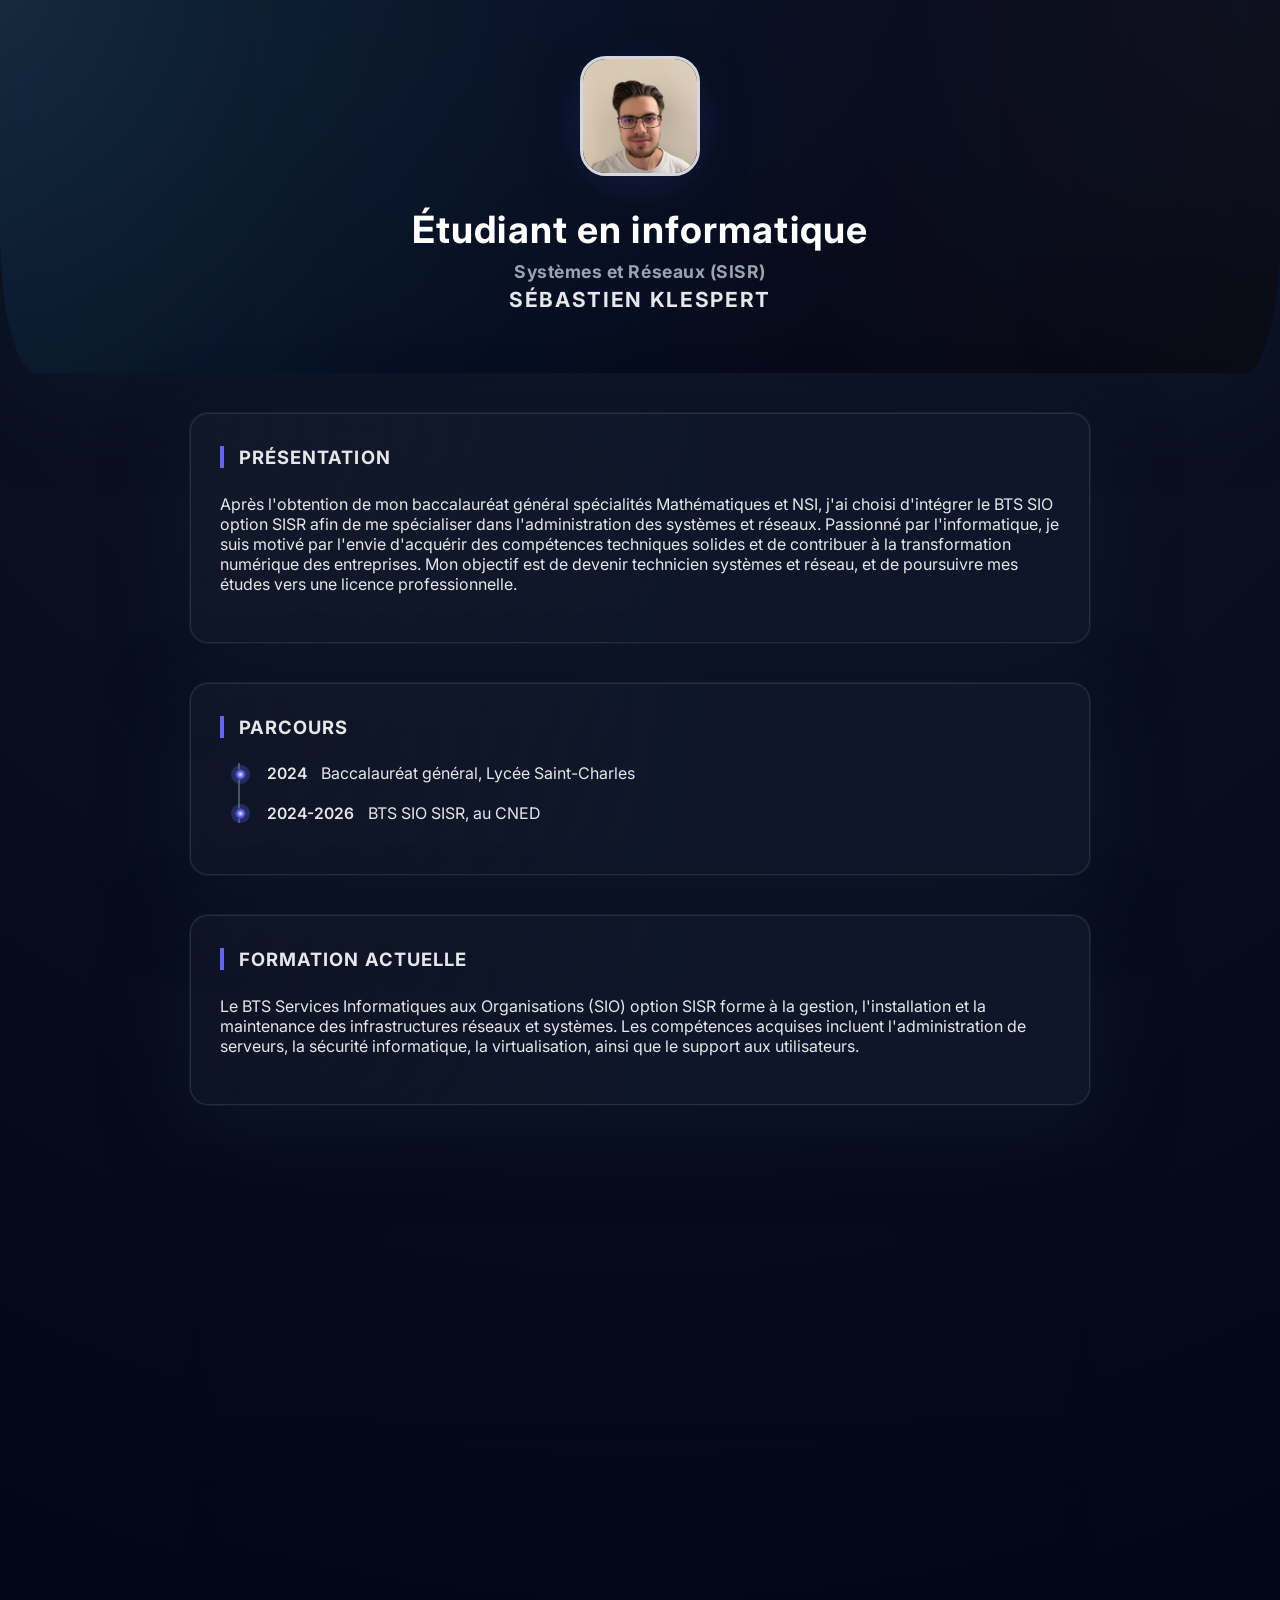
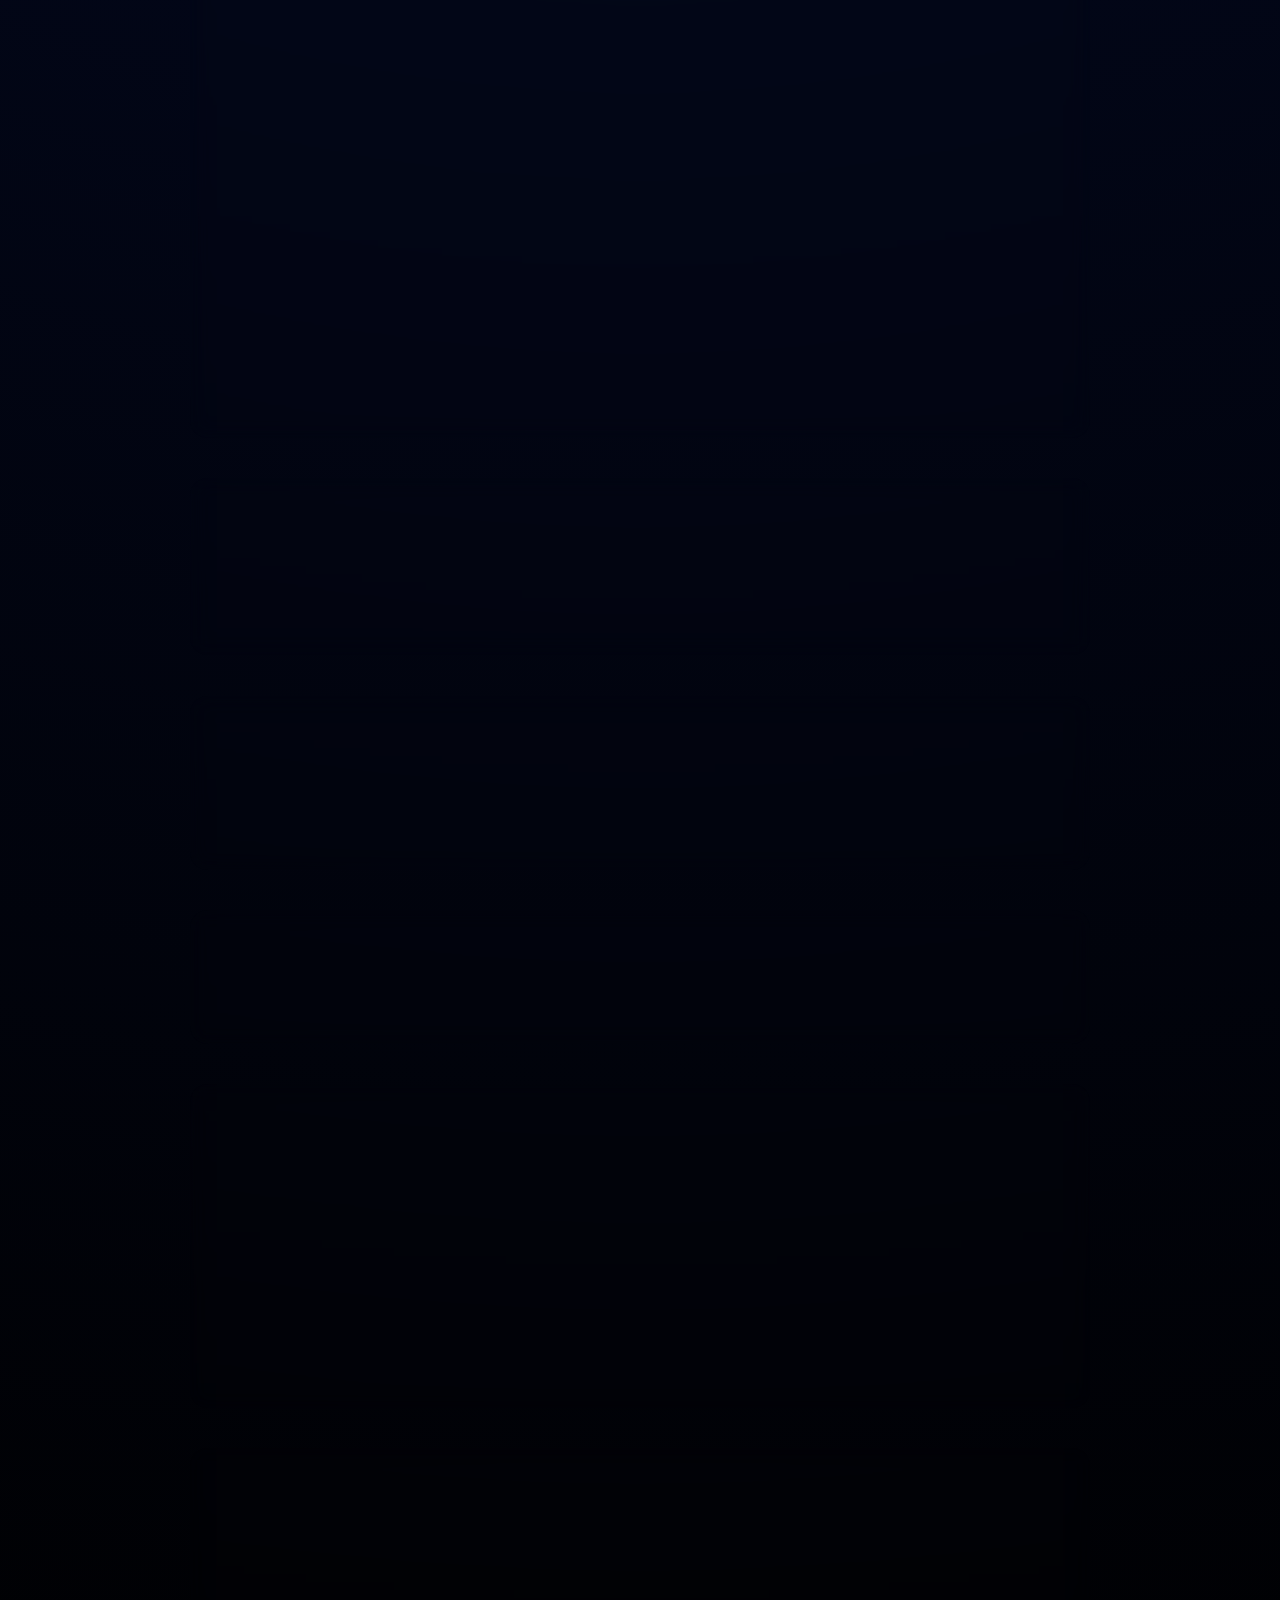
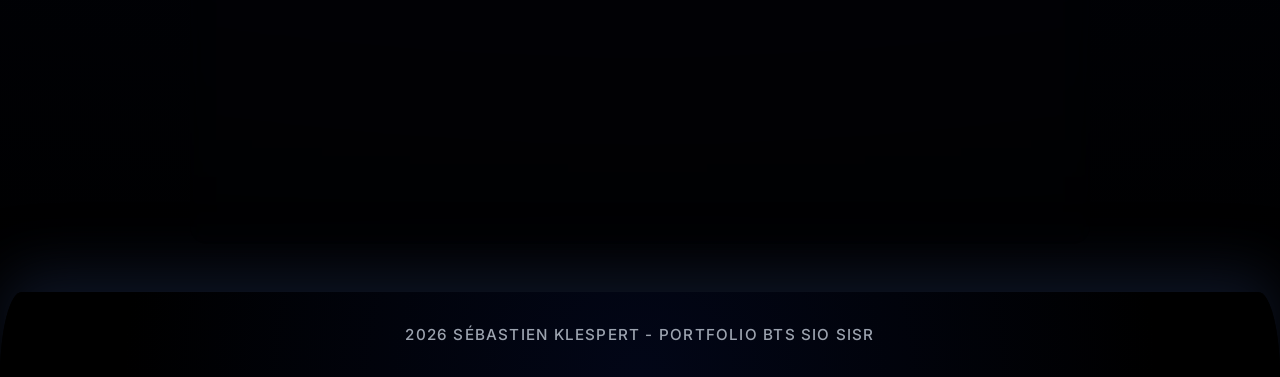
==== commit 186982fd: "Update index.html" ====
--- a/index.html
+++ b/index.html
@@ -127,9 +127,6 @@
             <strong>Alertes CERT-FR</strong> : CVE Fortigate, failles Aruba, exploitation active 
             protocoles réseau (DHCP spoofing, VLAN hopping)
         </li>
-        <li>
-            <strong>Flux RSS Feedly</strong> : CISCO PSIRT, HPE Security, Fortinet bulletins
-        </li>
     </ul>
     <p>
         Cette veille me permet d'anticiper les failles de sécurité et d'appliquer 
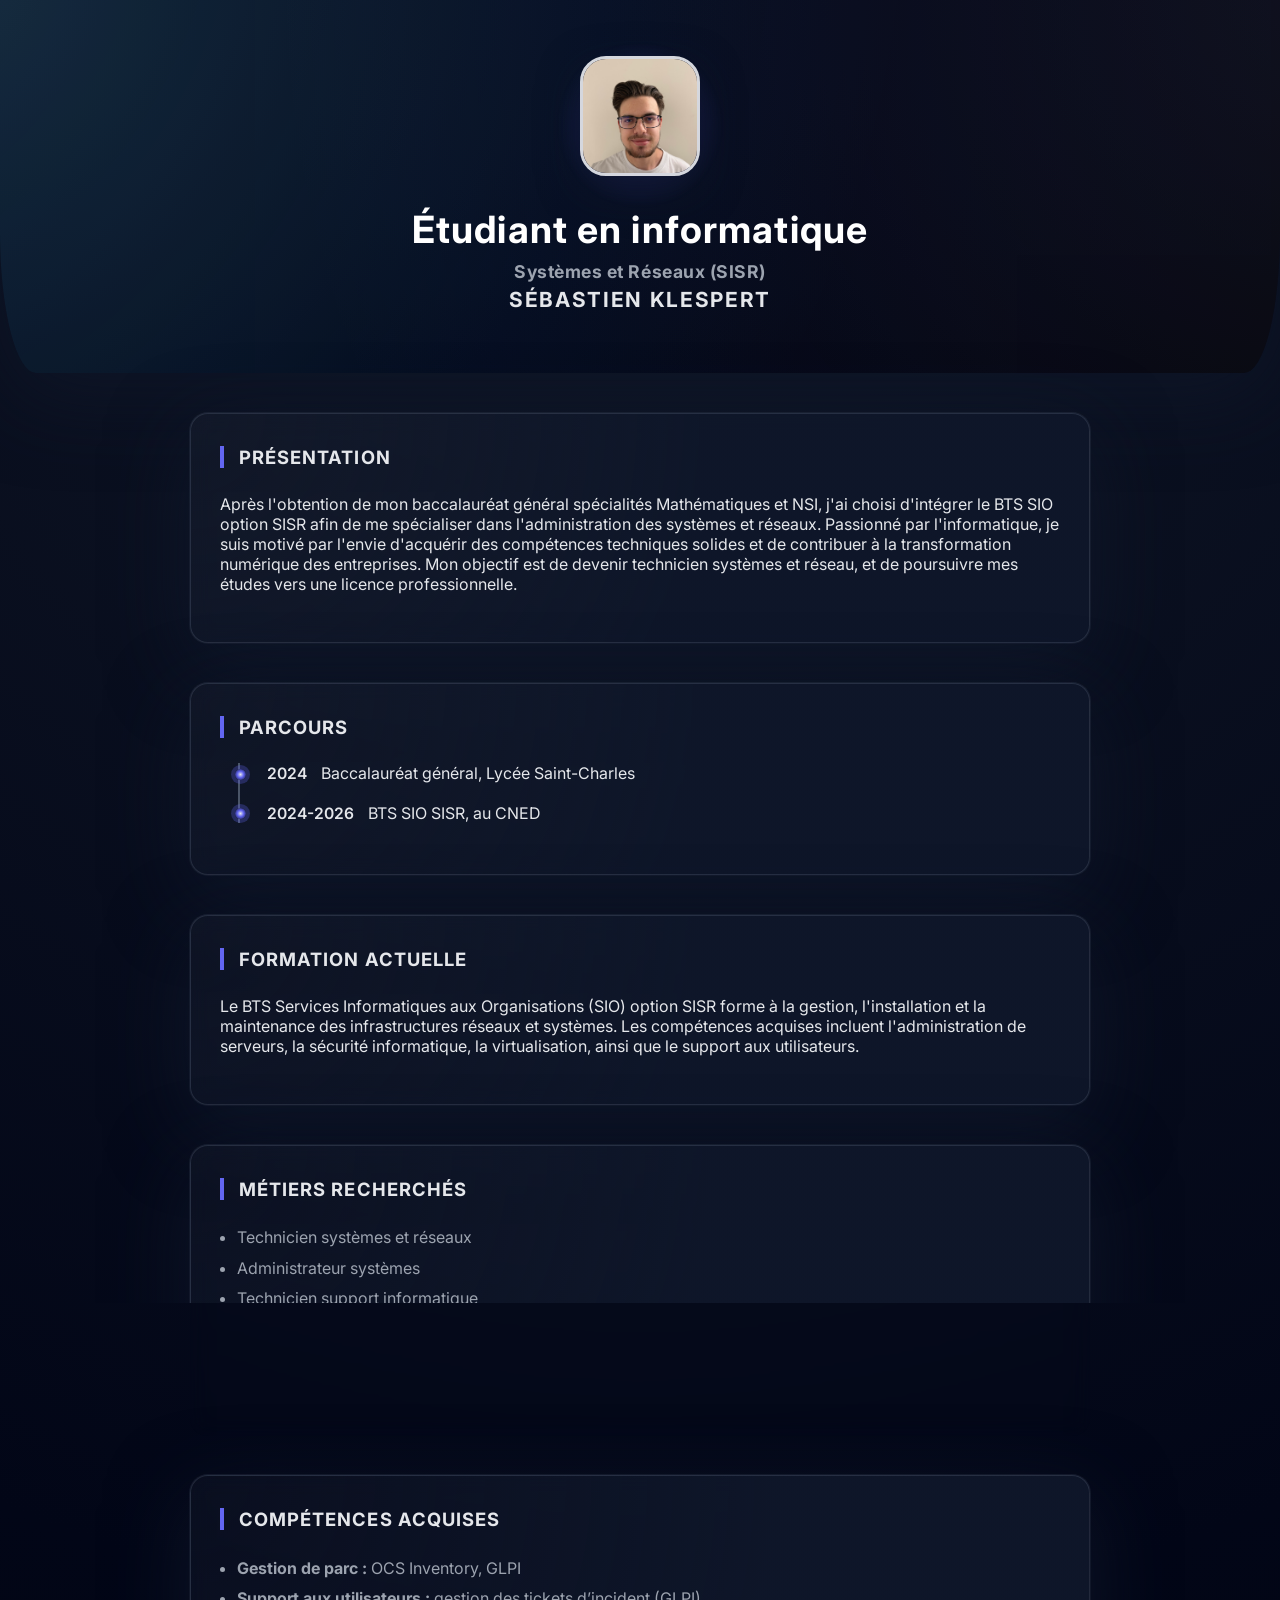
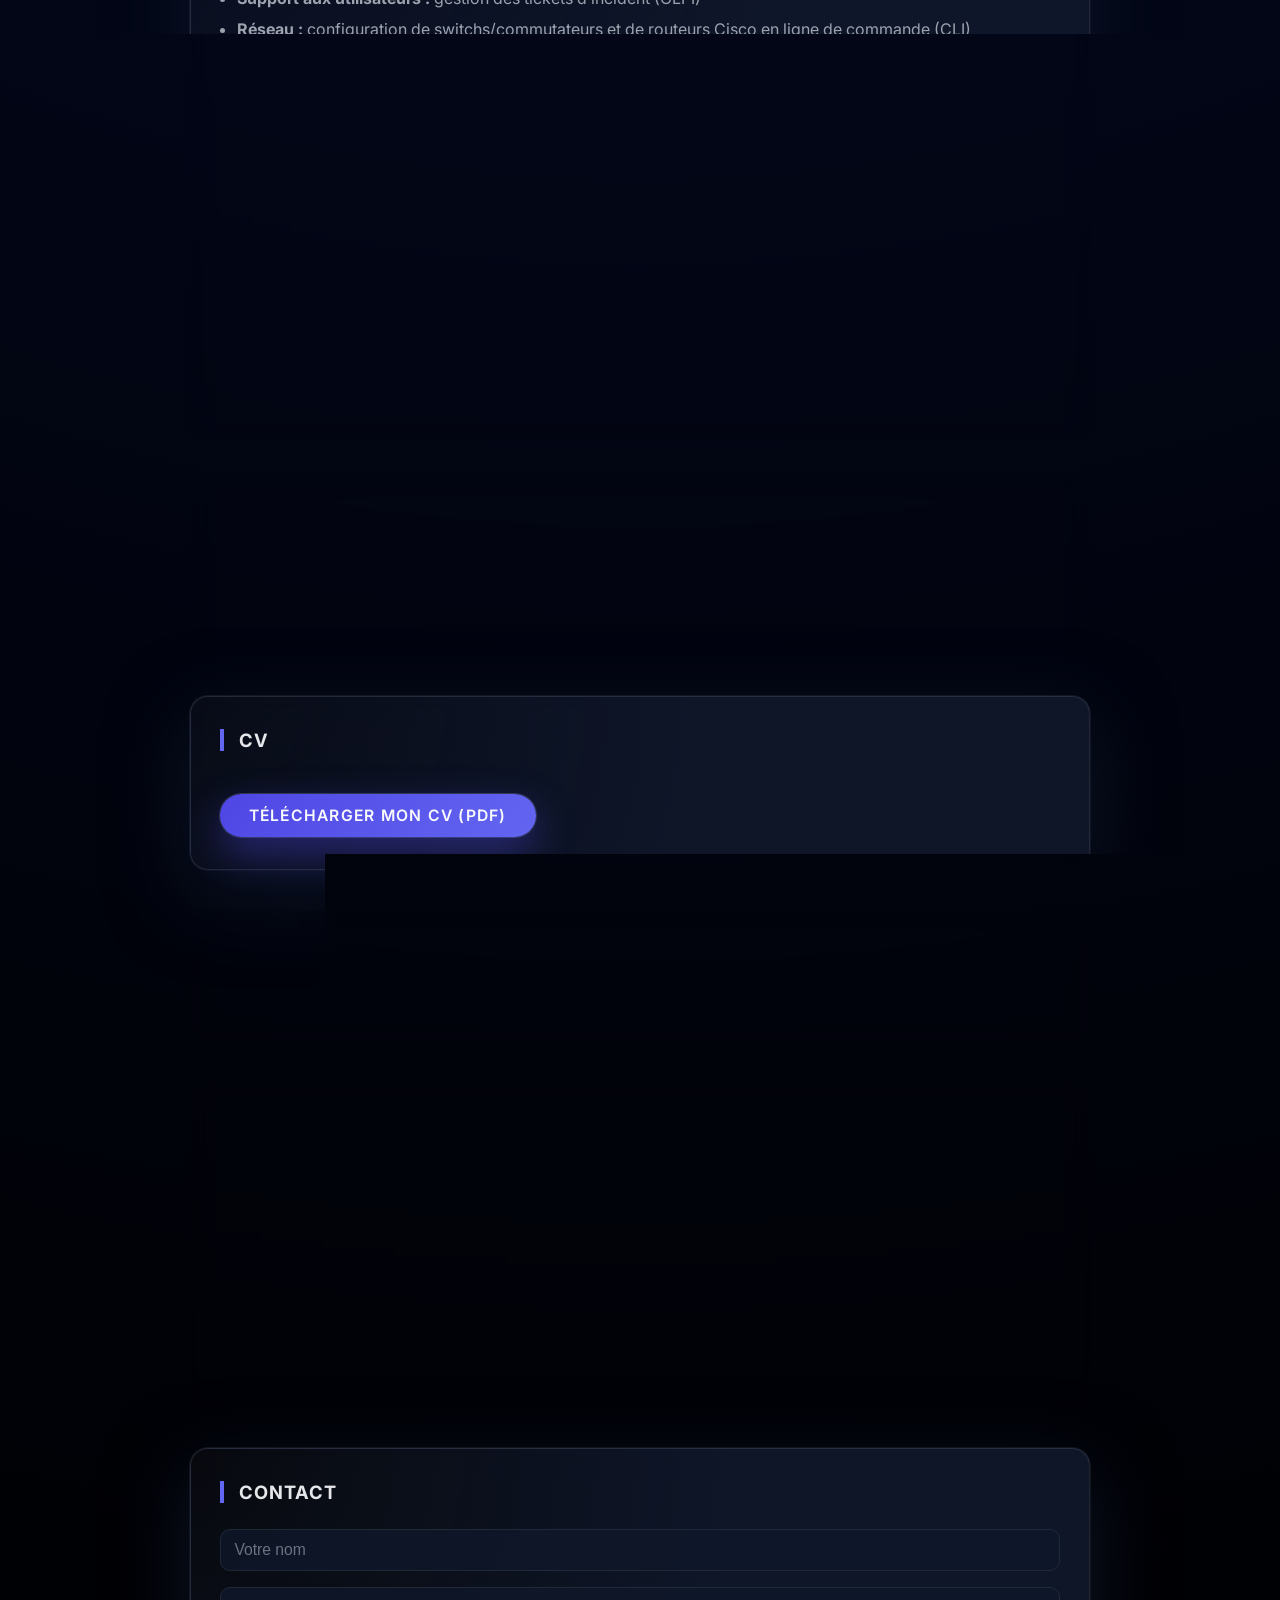
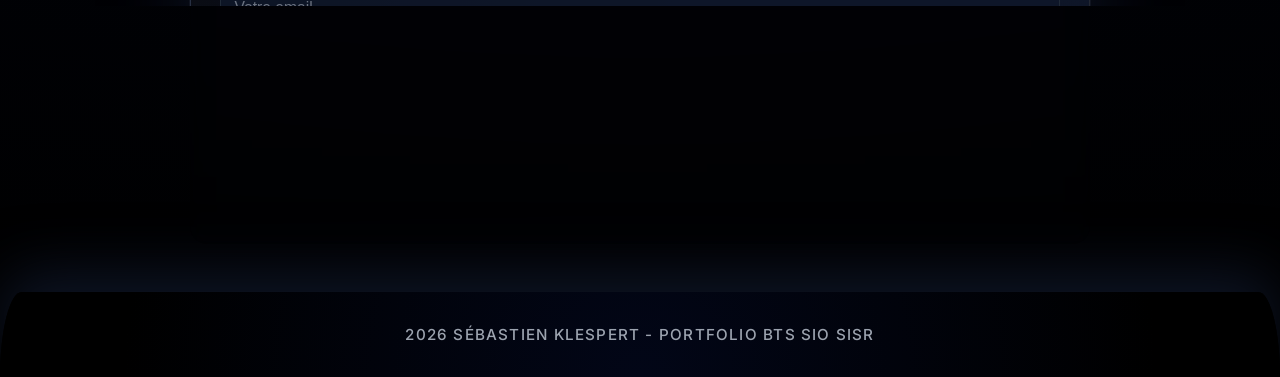
==== commit 46722394: "Update index.html" ====
--- a/index.html
+++ b/index.html
@@ -109,8 +109,8 @@
         <a href="assets/cv.pdf" target="_blank" class="btn">Télécharger mon CV (PDF)</a>
     </section>
     <section>
-        <h3>Épreuve 5</h3>
-        <a href="e5-synthese.html" class="vignette">Épreuve E5 - Synthèse</a>
+        <h3>Tableau de synthèse</h3>
+        <a href="e5-synthese.html" class="vignette">Tabkeau de synthèse</a>
     </section>
     <!-- Veille informationnelle -->
   <section>
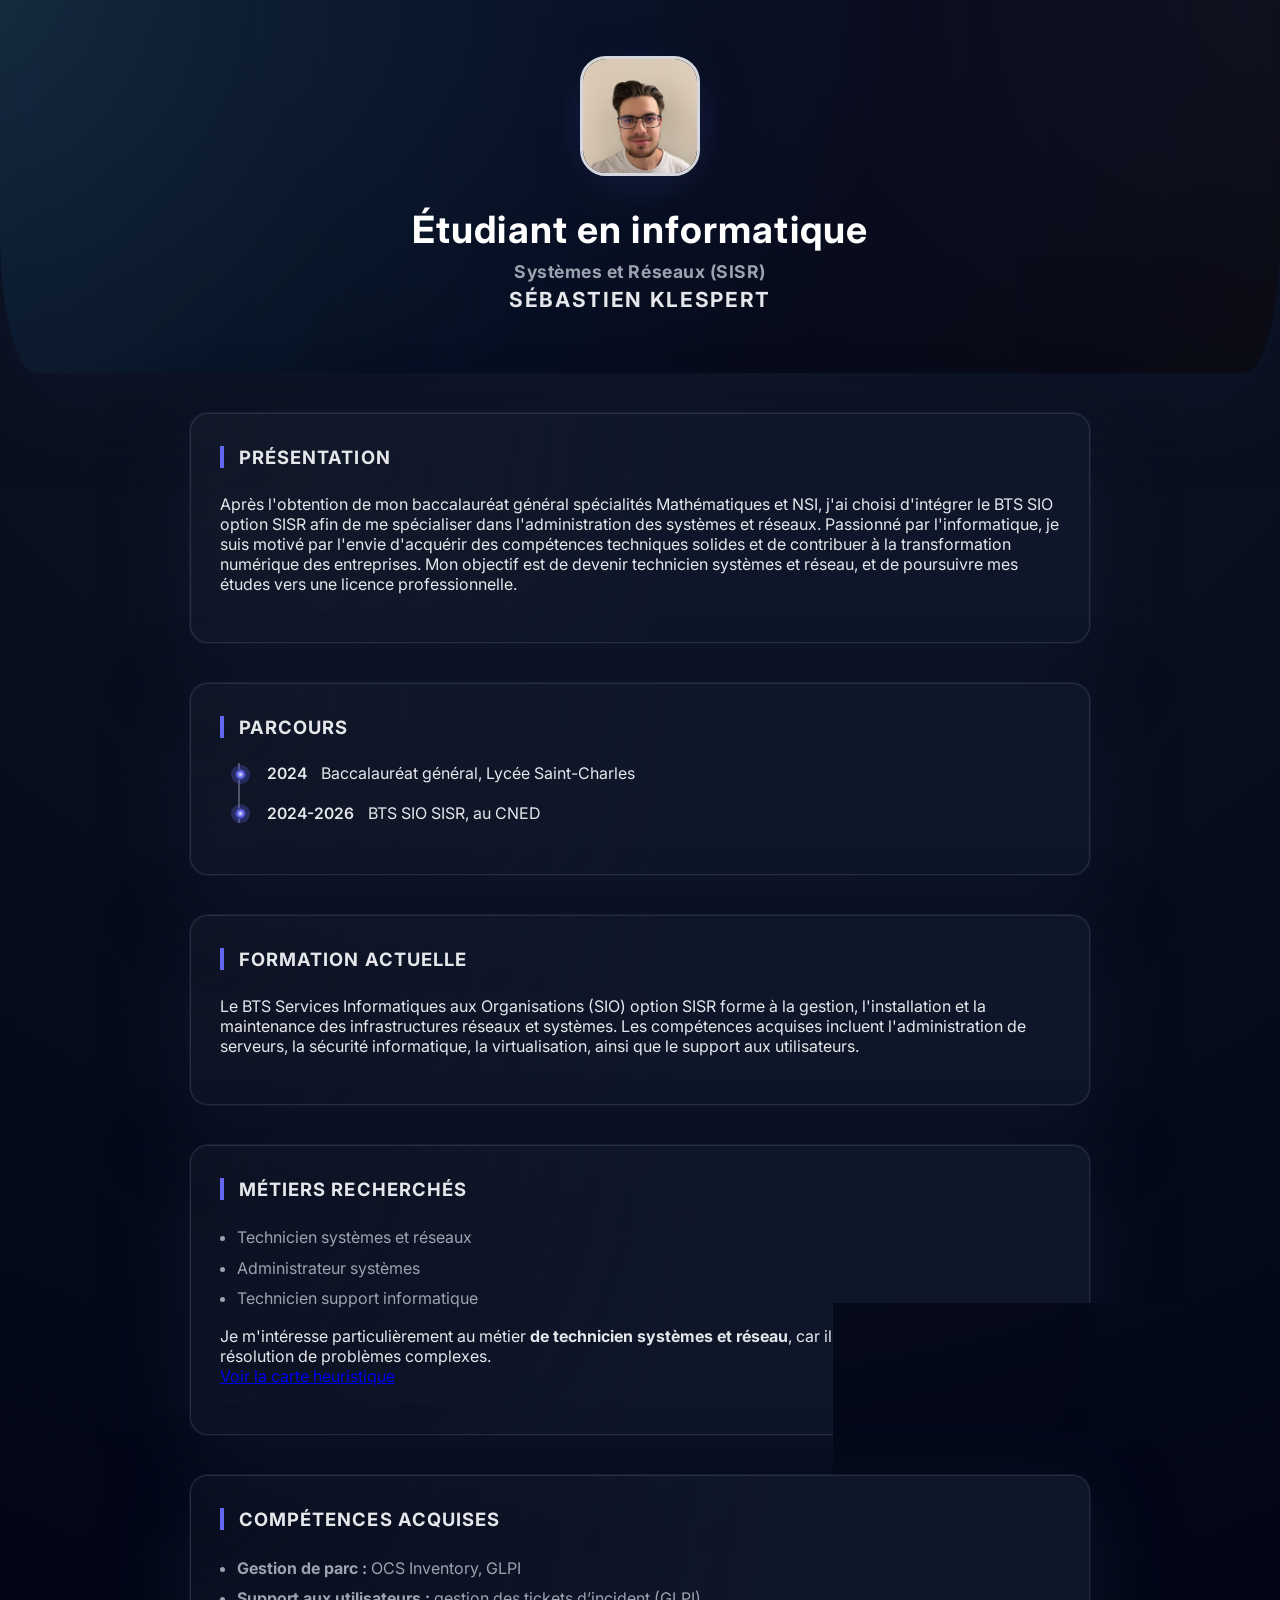
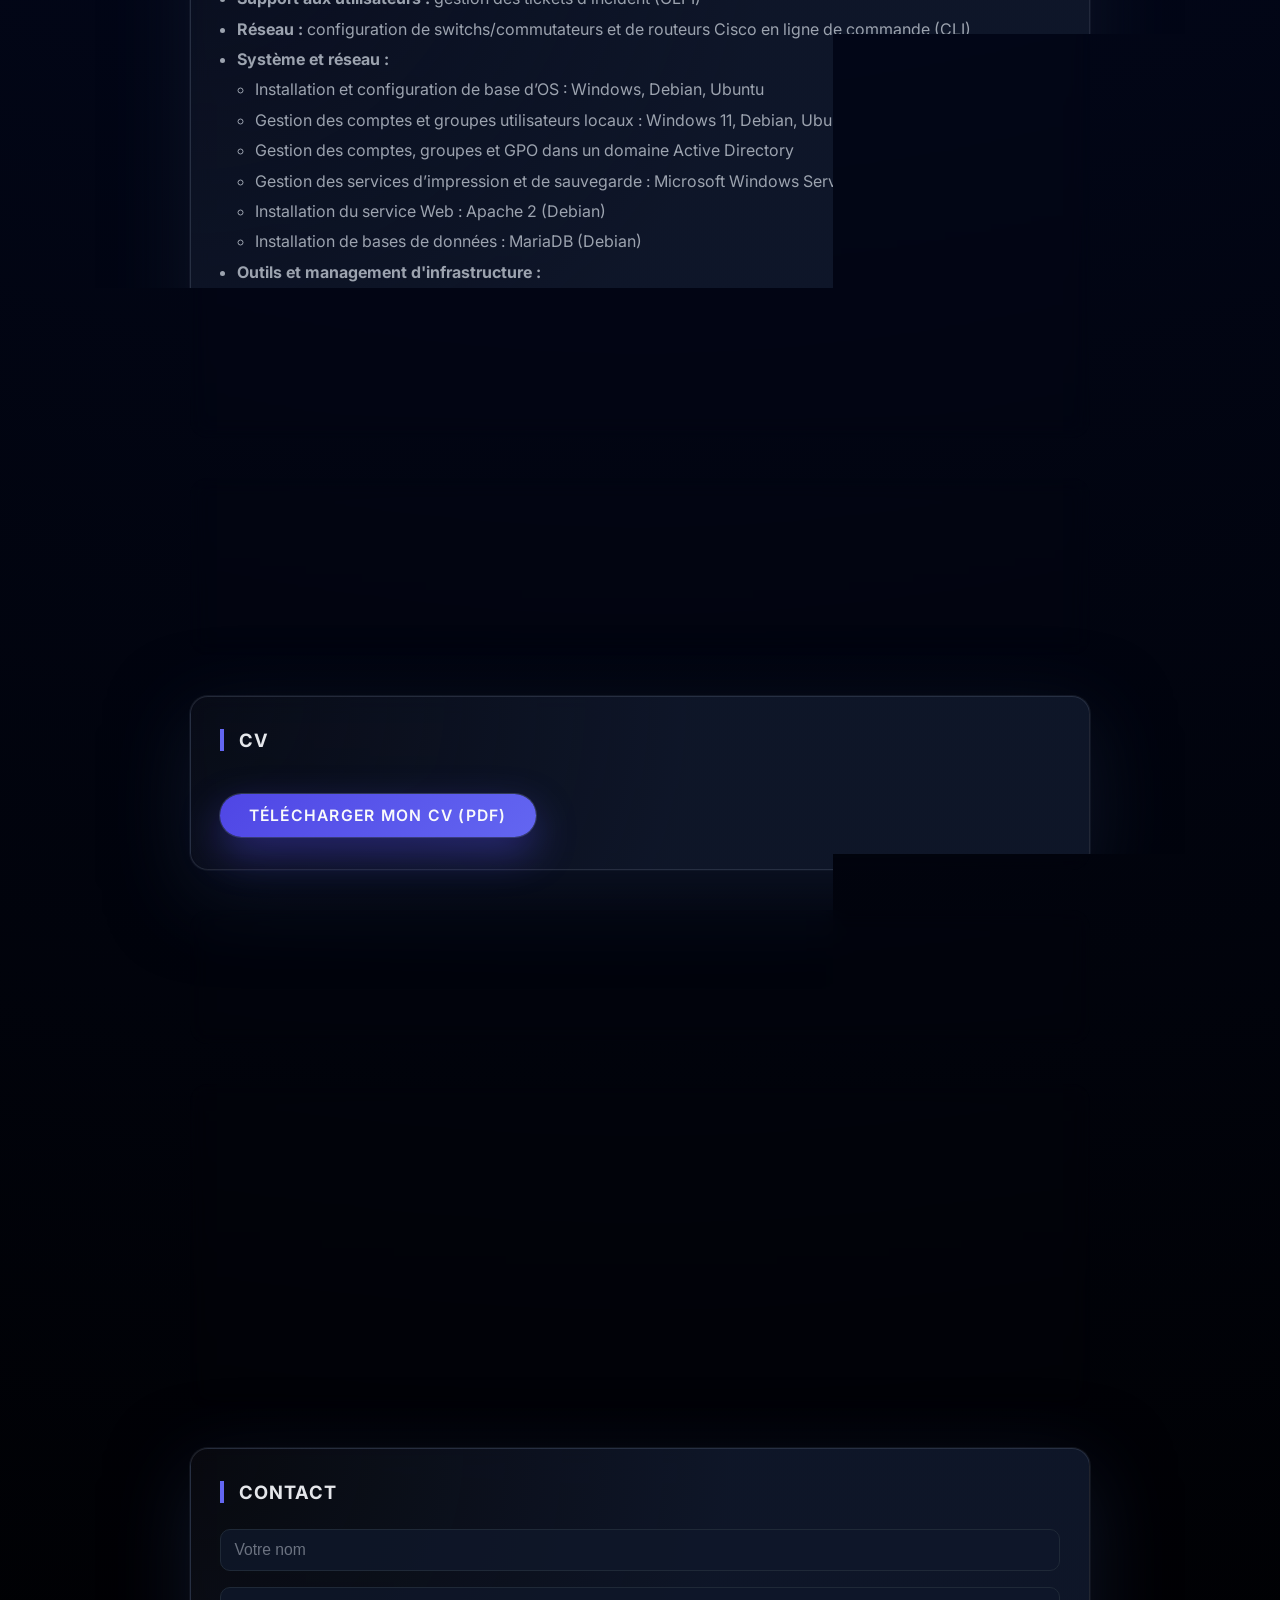
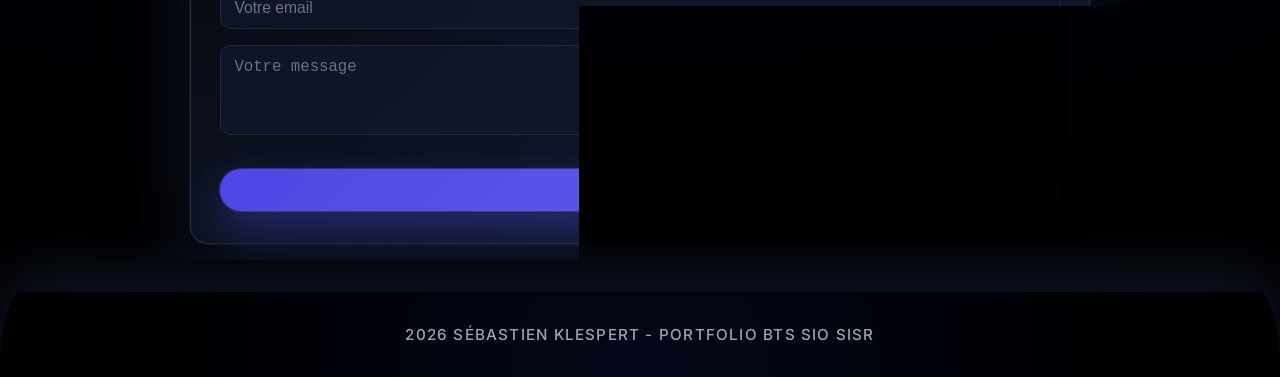
==== commit 42369c6a: "Update index.html" ====
--- a/index.html
+++ b/index.html
@@ -110,7 +110,7 @@
     </section>
     <section>
         <h3>Tableau de synthèse</h3>
-        <a href="e5-synthese.html" class="vignette">Tabkeau de synthèse</a>
+        <a href="tableau de synthese.html" class="vignette">Tabkeau de synthèse</a>
     </section>
     <!-- Veille informationnelle -->
   <section>
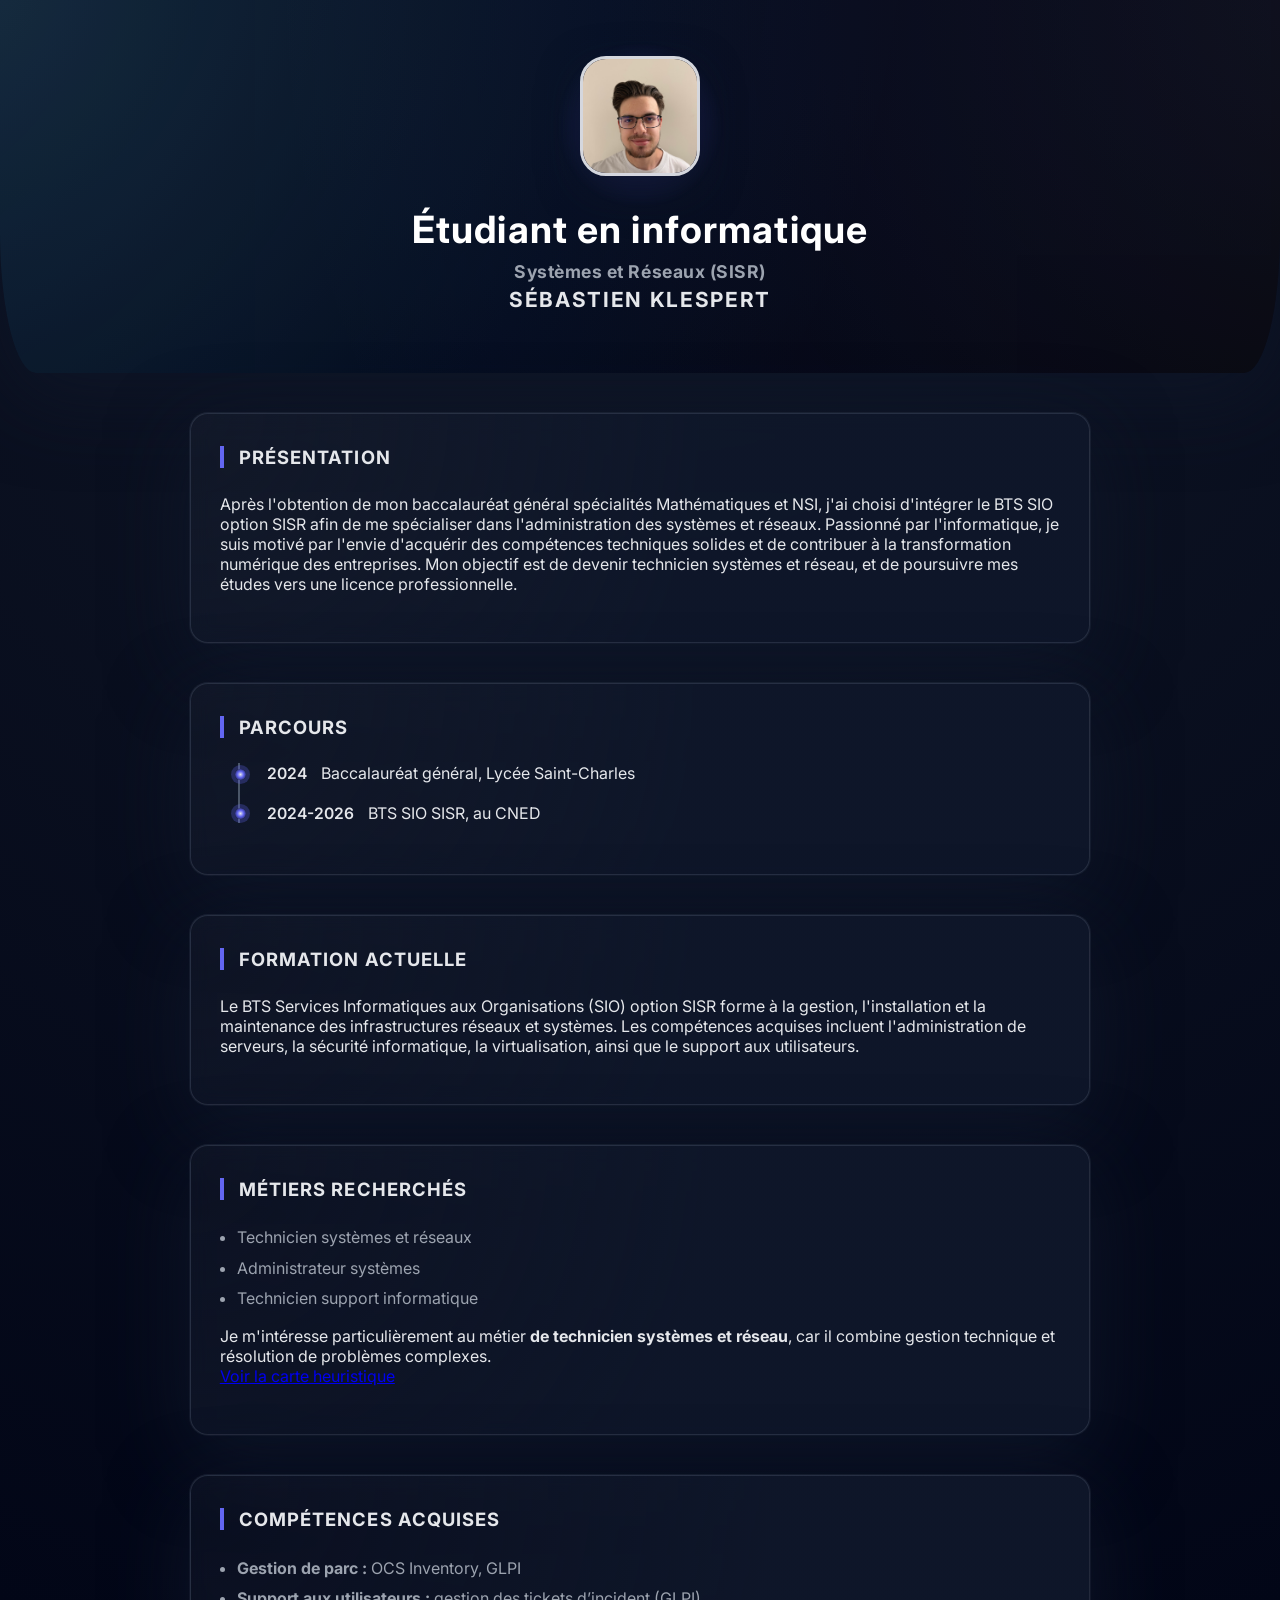
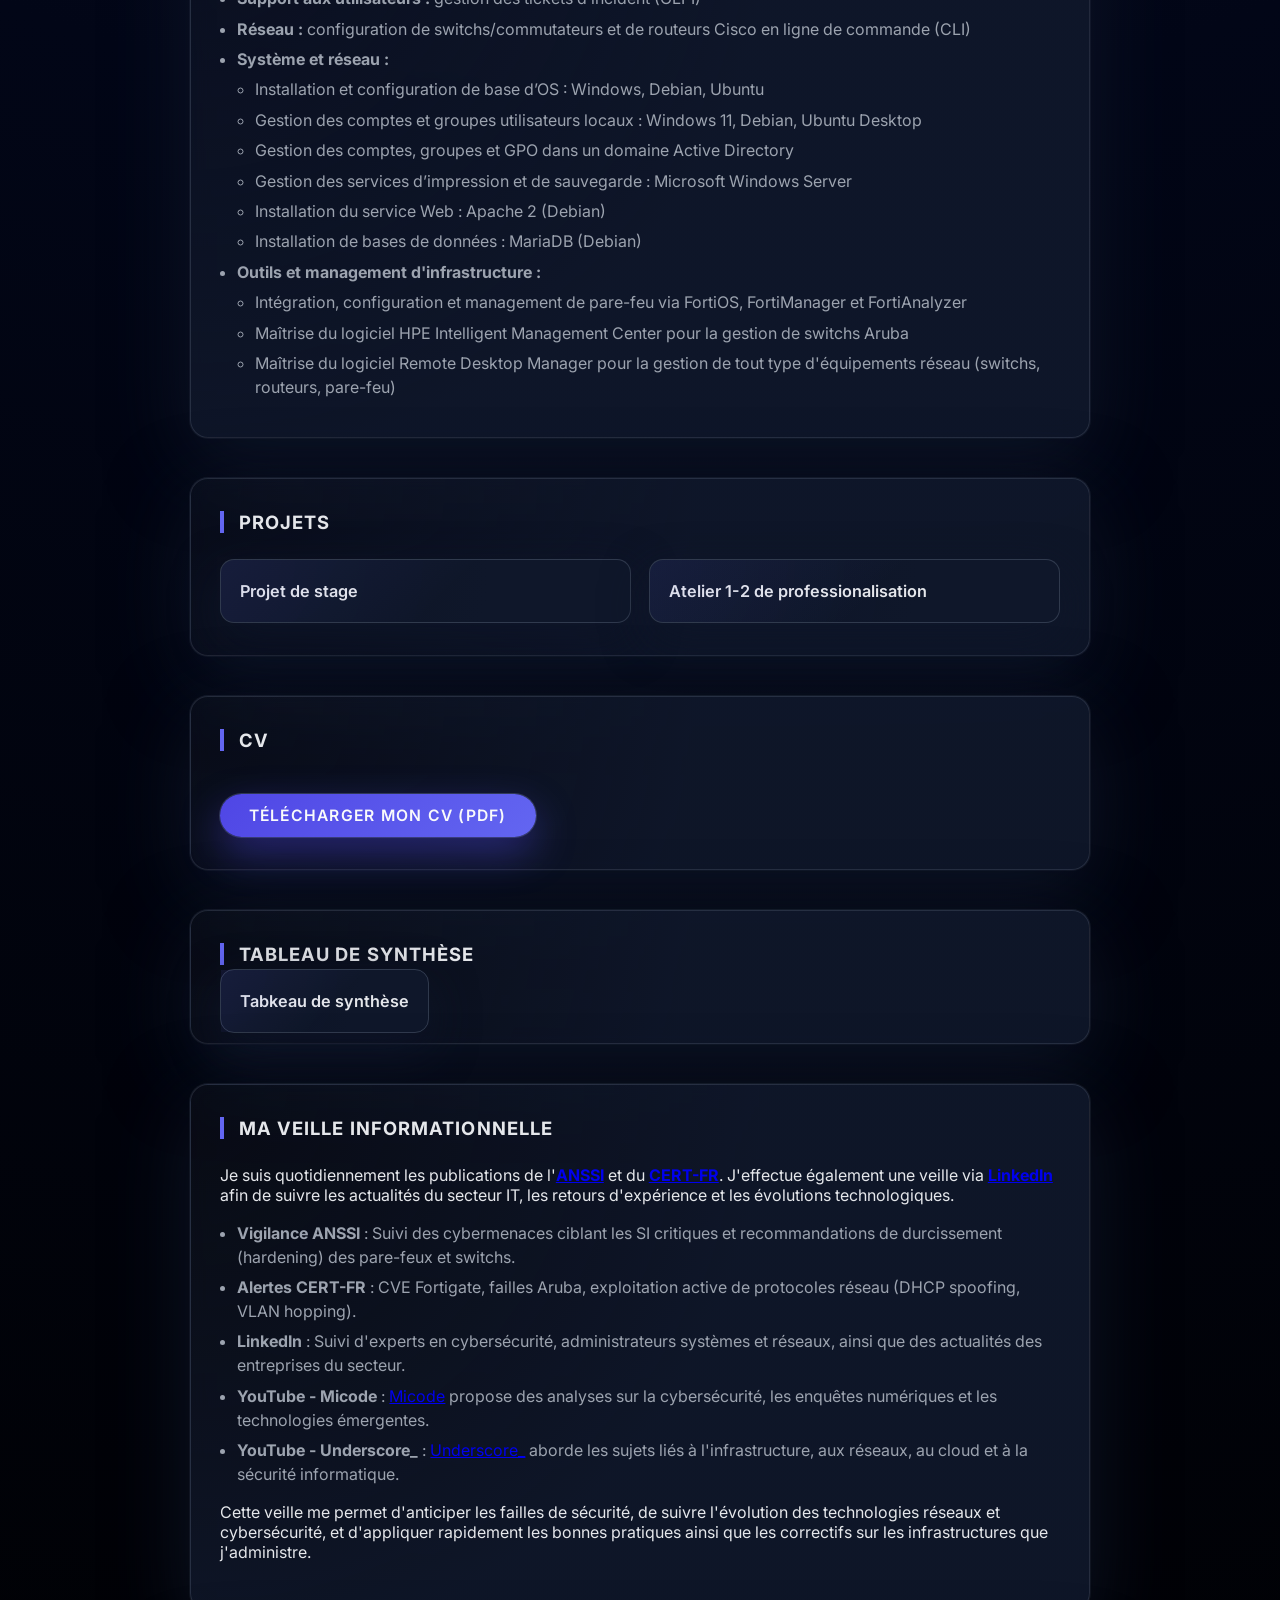
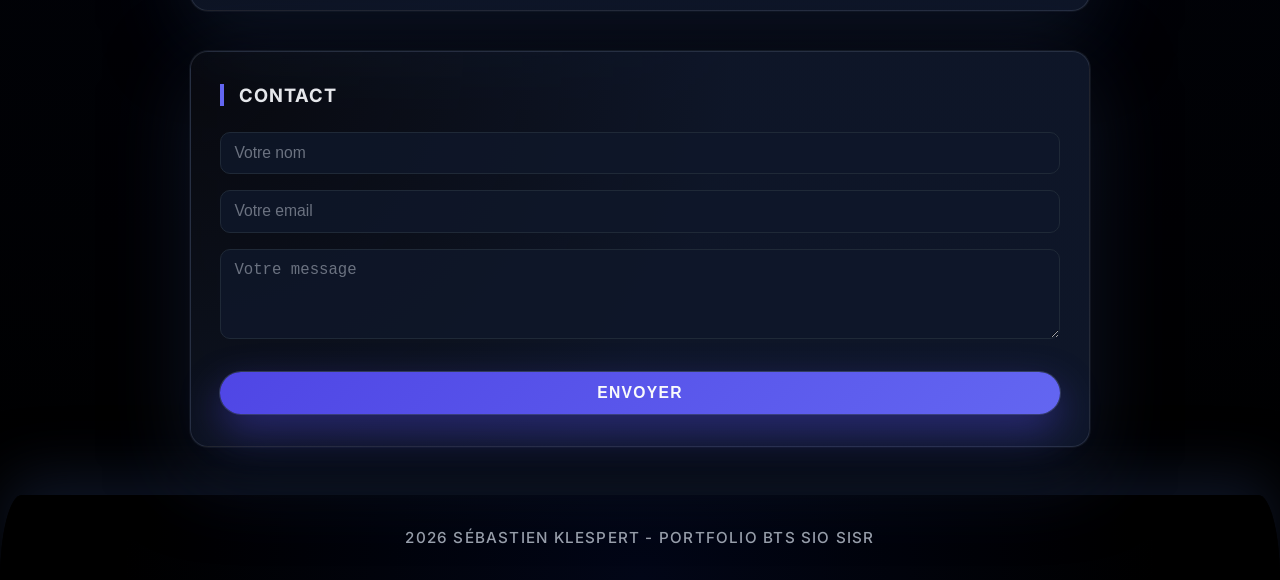
==== commit 3a588f5d: "Update index.html" ====
--- a/index.html
+++ b/index.html
@@ -112,25 +112,42 @@
         <h3>Tableau de synthèse</h3>
         <a href="tableau de synthese.html" class="vignette">Tabkeau de synthèse</a>
     </section>
-    <!-- Veille informationnelle -->
-  <section>
+ <!-- Veille informationnelle -->
+<section>
     <h3>Ma veille informationnelle</h3>
+
     <p>
-        Je suis quotidiennement les publications de l'<a href="https://cyber.gouv.fr/" target="_blank"><strong>ANSSI</strong></a> 
+        Je suis quotidiennement les publications de l'<a href="https://cyber.gouv.fr/" target="_blank"><strong>ANSSI</strong></a>
         et du <a href="https://www.cert.ssi.gouv.fr/" target="_blank"><strong>CERT-FR</strong></a>.
+        J'effectue également une veille via <a href="https://www.linkedin.com/" target="_blank"><strong>LinkedIn</strong></a>
+        afin de suivre les actualités du secteur IT, les retours d'expérience et les évolutions technologiques.
     </p>
+
     <ul>
         <li>
-            <strong>Vigilance ANSSI</strong> : Suivi des cybermenaces ciblant les SI critique et recommandations hardening pare-feux/switchs
+            <strong>Vigilance ANSSI</strong> : Suivi des cybermenaces ciblant les SI critiques et recommandations de durcissement (hardening) des pare-feux et switchs.
         </li>
         <li>
-            <strong>Alertes CERT-FR</strong> : CVE Fortigate, failles Aruba, exploitation active 
-            protocoles réseau (DHCP spoofing, VLAN hopping)
+            <strong>Alertes CERT-FR</strong> : CVE Fortigate, failles Aruba, exploitation active de protocoles réseau (DHCP spoofing, VLAN hopping).
+        </li>
+        <li>
+            <strong>LinkedIn</strong> : Suivi d'experts en cybersécurité, administrateurs systèmes et réseaux, ainsi que des actualités des entreprises du secteur.
+        </li>
+        <li>
+            <strong>YouTube - Micode</strong> :
+            <a href="https://www.youtube.com/@Micode" target="_blank">Micode</a>
+            propose des analyses sur la cybersécurité, les enquêtes numériques et les technologies émergentes.
+        </li>
+        <li>
+            <strong>YouTube - Underscore_</strong> :
+            <a href="https://www.youtube.com/@Underscore_" target="_blank">Underscore_</a>
+            aborde les sujets liés à l'infrastructure, aux réseaux, au cloud et à la sécurité informatique.
         </li>
     </ul>
+
     <p>
-        Cette veille me permet d'anticiper les failles de sécurité et d'appliquer 
-        immédiatement les correctifs sur les infrastructures que j'administre.
+        Cette veille me permet d'anticiper les failles de sécurité, de suivre l'évolution des technologies réseaux et cybersécurité,
+        et d'appliquer rapidement les bonnes pratiques ainsi que les correctifs sur les infrastructures que j'administre.
     </p>
 </section>
 
